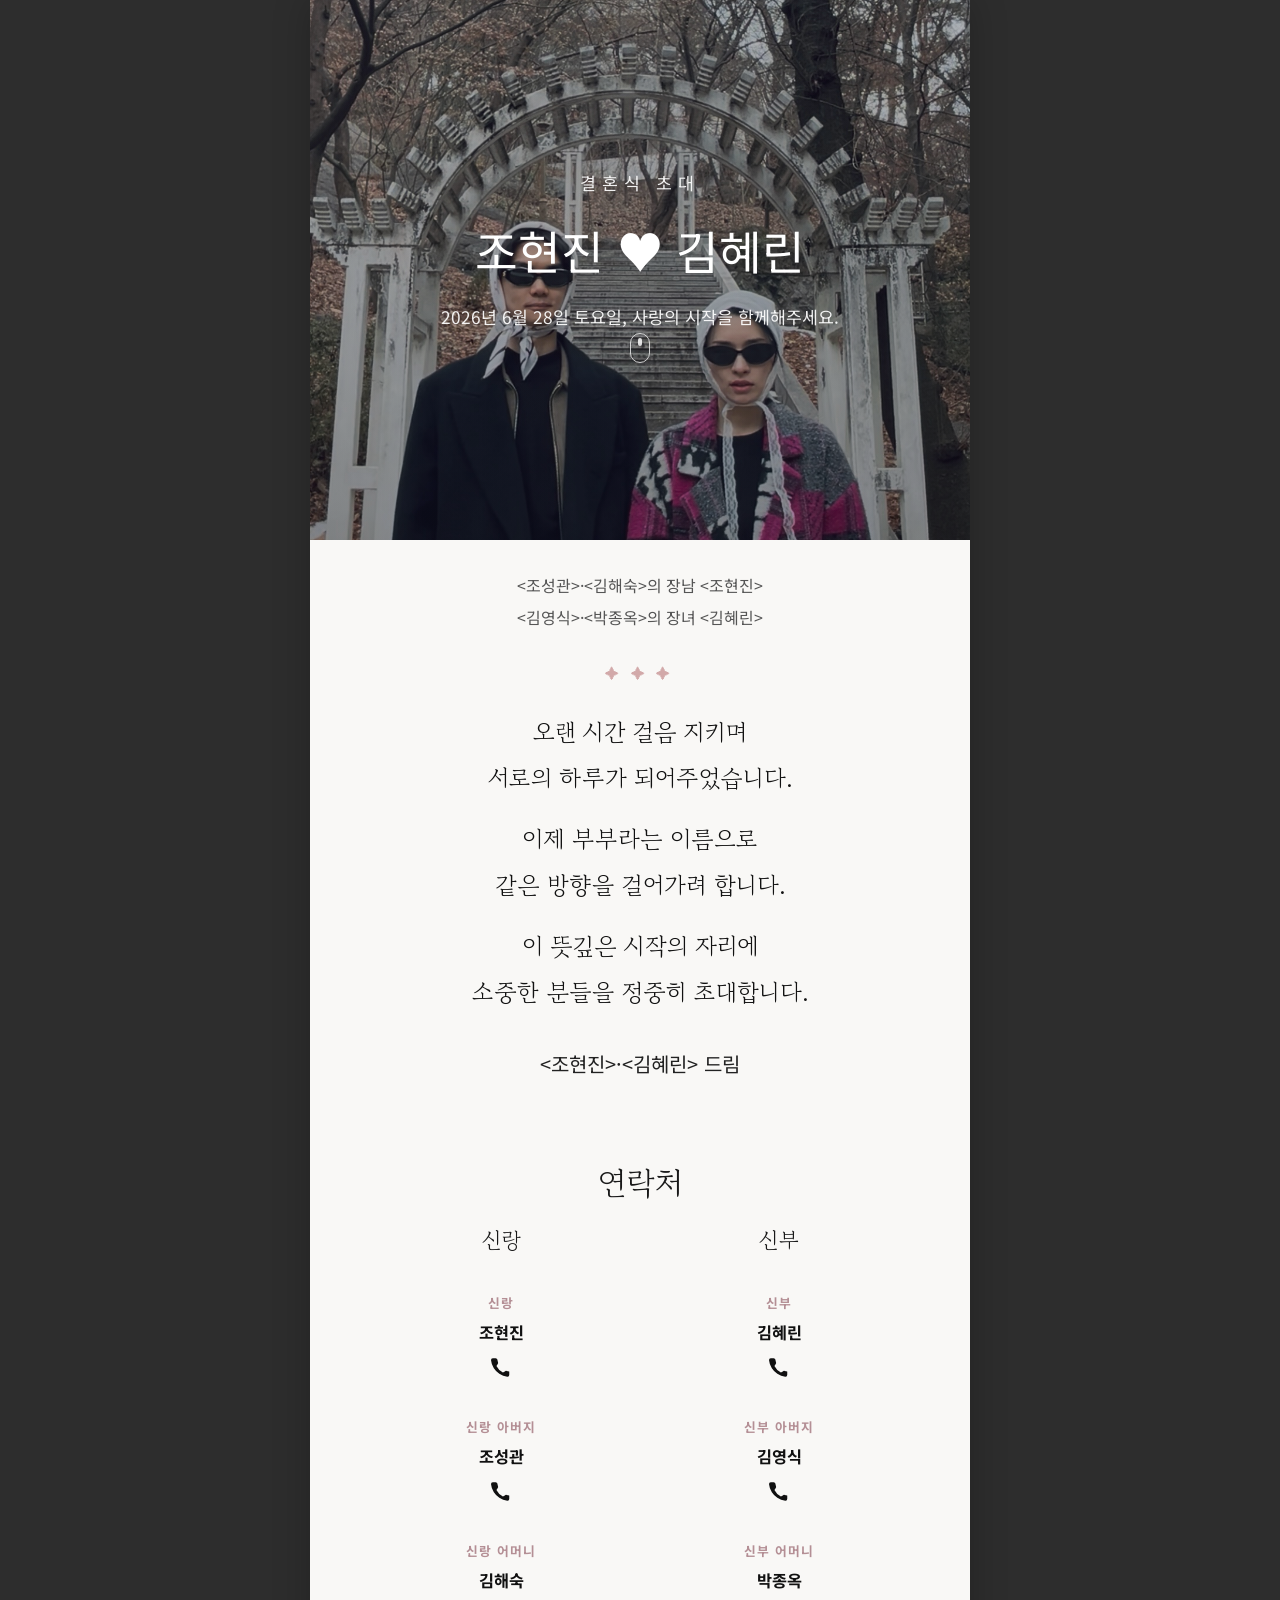
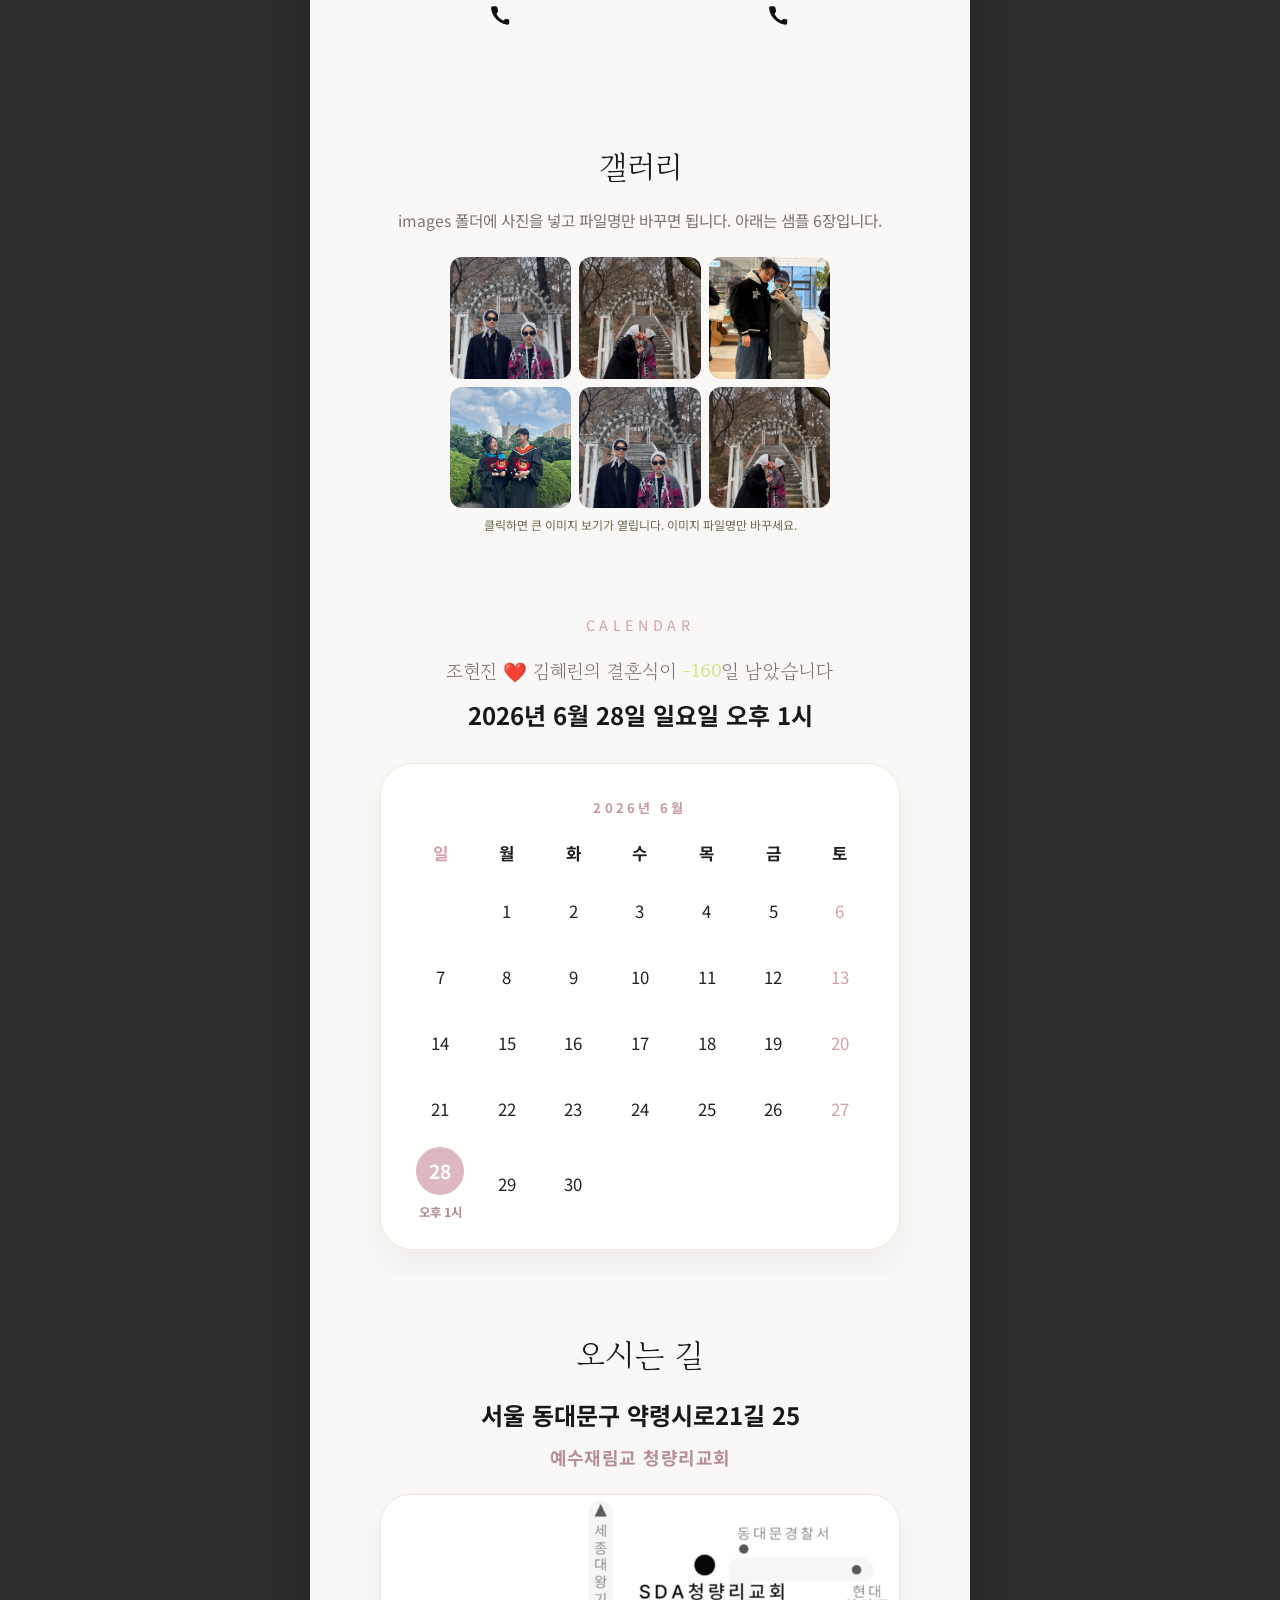
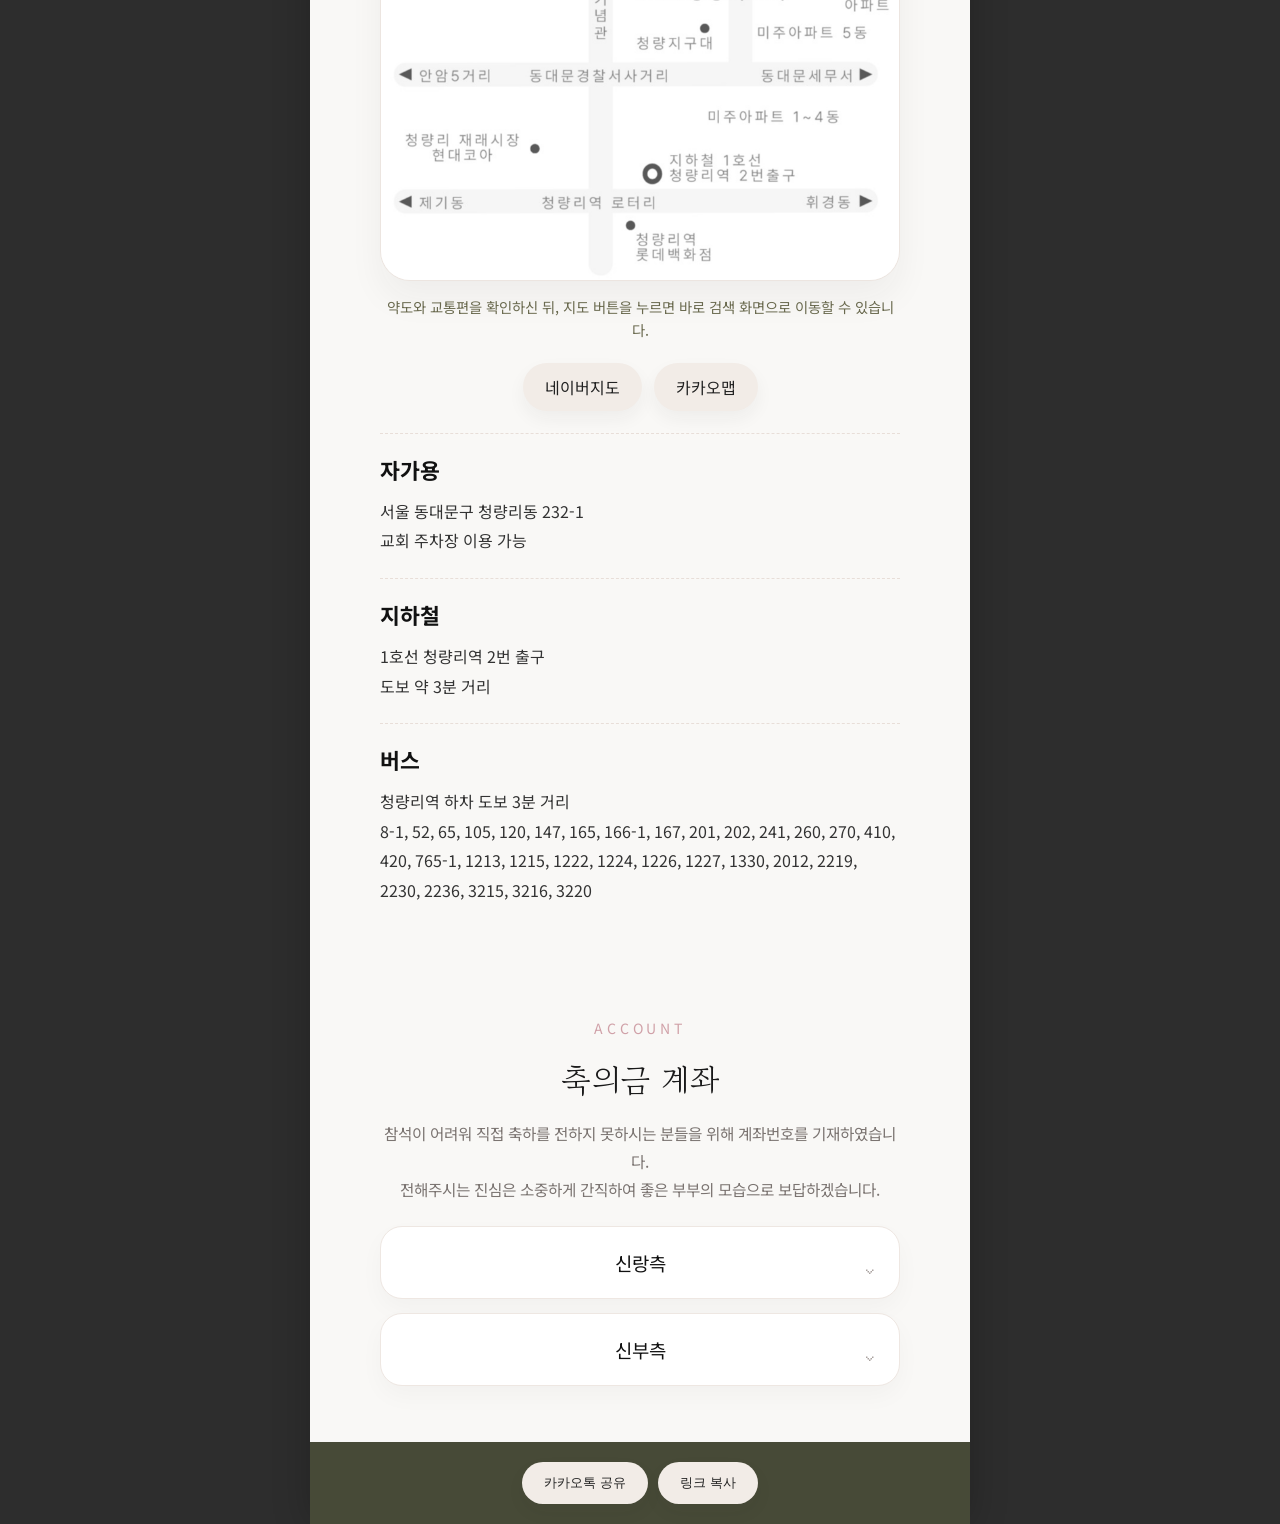
==== index.html @ f0f3824b "Remove contact helper text" ====
<!DOCTYPE html>
<html lang="ko">
<head>
    <meta charset="UTF-8">
    <meta name="viewport" content="width=device-width, initial-scale=1.0">
    <title>조현진 ♥ 김혜린 결혼합니다</title>
    <meta property="og:title" content="조현진 ♥ 김혜린 결혼합니다">
    <meta property="og:description" content="2026년 6월 28일, 사랑의 결실을 맺습니다.">
    <meta property="og:image" content="images/wedding01.jpg">
    <meta property="og:url" content="https://potatocountry.github.io/wedding-invite">
    <link rel="stylesheet" href="css/style.css">
    <link href="https://fonts.googleapis.com/css2?family=Noto+Sans+KR:wght@300;400;700&family=Gowun+Batang&display=swap" rel="stylesheet">
</head>
<body>
    <!-- 히어로 섹션 -->
    <section id="hero" class="section hero">
        <div class="hero-content">
            <div class="hero-copy">
                <p class="hero-label">결혼식 초대</p>
                <h1>조현진 ♥ 김혜린</h1>
                <p class="hero-sub">2026년 6월 28일 토요일, 사랑의 시작을 함께해주세요.</p>
            </div>
            <div class="scroll-indicator">
                <div class="bounce"></div>
            </div>
        </div>
    </section>
    <div class="section-divider">★</div>

    <!-- 초대장 카드 -->
    <section id="invitation" class="section">
        <div class="invitation-card">
            <div class="parents">
                <p><조성관>·<김해숙>의 장남 <조현진> <!-- (수정) 신랑 가족 이름 --> </p>
                <p><김영식>·<박종옥>의 장녀 <김혜린> <!-- (수정) 신부 가족 이름 --> </p>
            </div>
            <div class="stars">✦ ✦ ✦</div>
            <div class="message">
                <p>오랜 시간 걸음 지키며<br>서로의 하루가 되어주었습니다.</p>
                <p>이제 부부라는 이름으로<br>같은 방향을 걸어가려 합니다.</p>
                <p>이 뜻깊은 시작의 자리에<br>소중한 분들을 정중히 초대합니다.</p>
            </div>
            <div class="couple">
                <p><조현진>·<김혜린> 드림</p>
            </div>
        </div>
    </section>
    <div class="section-divider">★</div>

    <!-- 연락처 섹션 -->
    <section id="contact" class="section">
        <h2>연락처</h2>
        <div class="contact-grid">
            <div class="contact-group">
                <p class="group-label">신랑</p>
                <div class="contact-person">
                    <p class="contact-role">신랑</p>
                    <strong class="contact-name">조현진</strong>
                    <div class="contact-actions">
                        <button type="button" class="icon-button" onclick="openContactModal('신랑', '조현진', '010-9040-8146')" aria-label="신랑 조현진 연락처 보기">
                            <svg viewBox="0 0 24 24" aria-hidden="true">
                                <path d="M21 16.42v3a2 2 0 0 1-2.18 2 19.8 19.8 0 0 1-8.63-3.07 19.5 19.5 0 0 1-6-6A19.8 19.8 0 0 1 1.12 3.53 2 2 0 0 1 3.11 1.35h3a2 2 0 0 1 2 1.72c.12.9.33 1.78.63 2.64a2 2 0 0 1-.45 2.11L7 9.91a16 16 0 0 0 7.09 7.09l2.09-1.29a2 2 0 0 1 2.11-.45c.86.3 1.74.51 2.64.63A2 2 0 0 1 21 16.42z"/>
                            </svg>
                        </button>
                    </div>
                </div>
                <div class="contact-person">
                    <p class="contact-role">신랑 아버지</p>
                    <strong class="contact-name">조성관</strong>
                    <div class="contact-actions">
                        <button type="button" class="icon-button" onclick="openContactModal('신랑 아버지', '조성관', '010-7309-8146')" aria-label="신랑 아버지 조성관 연락처 보기">
                            <svg viewBox="0 0 24 24" aria-hidden="true">
                                <path d="M21 16.42v3a2 2 0 0 1-2.18 2 19.8 19.8 0 0 1-8.63-3.07 19.5 19.5 0 0 1-6-6A19.8 19.8 0 0 1 1.12 3.53 2 2 0 0 1 3.11 1.35h3a2 2 0 0 1 2 1.72c.12.9.33 1.78.63 2.64a2 2 0 0 1-.45 2.11L7 9.91a16 16 0 0 0 7.09 7.09l2.09-1.29a2 2 0 0 1 2.11-.45c.86.3 1.74.51 2.64.63A2 2 0 0 1 21 16.42z"/>
                            </svg>
                        </button>
                    </div>
                </div>
                <div class="contact-person">
                    <p class="contact-role">신랑 어머니</p>
                    <strong class="contact-name">김해숙</strong>
                    <div class="contact-actions">
                        <button type="button" class="icon-button" onclick="openContactModal('신랑 어머니', '김해숙', '010-5376-8146')" aria-label="신랑 어머니 김해숙 연락처 보기">
                            <svg viewBox="0 0 24 24" aria-hidden="true">
                                <path d="M21 16.42v3a2 2 0 0 1-2.18 2 19.8 19.8 0 0 1-8.63-3.07 19.5 19.5 0 0 1-6-6A19.8 19.8 0 0 1 1.12 3.53 2 2 0 0 1 3.11 1.35h3a2 2 0 0 1 2 1.72c.12.9.33 1.78.63 2.64a2 2 0 0 1-.45 2.11L7 9.91a16 16 0 0 0 7.09 7.09l2.09-1.29a2 2 0 0 1 2.11-.45c.86.3 1.74.51 2.64.63A2 2 0 0 1 21 16.42z"/>
                            </svg>
                        </button>
                    </div>
                </div>
            </div>
            <div class="contact-group">
                <p class="group-label">신부</p>
                <div class="contact-person">
                    <p class="contact-role">신부</p>
                    <strong class="contact-name">김혜린</strong>
                    <div class="contact-actions">
                        <button type="button" class="icon-button" onclick="openContactModal('신부', '김혜린', '010-2294-1545')" aria-label="신부 김혜린 연락처 보기">
                            <svg viewBox="0 0 24 24" aria-hidden="true">
                                <path d="M21 16.42v3a2 2 0 0 1-2.18 2 19.8 19.8 0 0 1-8.63-3.07 19.5 19.5 0 0 1-6-6A19.8 19.8 0 0 1 1.12 3.53 2 2 0 0 1 3.11 1.35h3a2 2 0 0 1 2 1.72c.12.9.33 1.78.63 2.64a2 2 0 0 1-.45 2.11L7 9.91a16 16 0 0 0 7.09 7.09l2.09-1.29a2 2 0 0 1 2.11-.45c.86.3 1.74.51 2.64.63A2 2 0 0 1 21 16.42z"/>
                            </svg>
                        </button>
                    </div>
                </div>
                <div class="contact-person">
                    <p class="contact-role">신부 아버지</p>
                    <strong class="contact-name">김영식</strong>
                    <div class="contact-actions">
                        <button type="button" class="icon-button" onclick="openContactModal('신부 아버지', '김영식', '010-8258-1545')" aria-label="신부 아버지 김영식 연락처 보기">
                            <svg viewBox="0 0 24 24" aria-hidden="true">
                                <path d="M21 16.42v3a2 2 0 0 1-2.18 2 19.8 19.8 0 0 1-8.63-3.07 19.5 19.5 0 0 1-6-6A19.8 19.8 0 0 1 1.12 3.53 2 2 0 0 1 3.11 1.35h3a2 2 0 0 1 2 1.72c.12.9.33 1.78.63 2.64a2 2 0 0 1-.45 2.11L7 9.91a16 16 0 0 0 7.09 7.09l2.09-1.29a2 2 0 0 1 2.11-.45c.86.3 1.74.51 2.64.63A2 2 0 0 1 21 16.42z"/>
                            </svg>
                        </button>
                    </div>
                </div>
                <div class="contact-person">
                    <p class="contact-role">신부 어머니</p>
                    <strong class="contact-name">박종옥</strong>
                    <div class="contact-actions">
                        <button type="button" class="icon-button" onclick="openContactModal('신부 어머니', '박종옥', '010-2284-1545')" aria-label="신부 어머니 박종옥 연락처 보기">
                            <svg viewBox="0 0 24 24" aria-hidden="true">
                                <path d="M21 16.42v3a2 2 0 0 1-2.18 2 19.8 19.8 0 0 1-8.63-3.07 19.5 19.5 0 0 1-6-6A19.8 19.8 0 0 1 1.12 3.53 2 2 0 0 1 3.11 1.35h3a2 2 0 0 1 2 1.72c.12.9.33 1.78.63 2.64a2 2 0 0 1-.45 2.11L7 9.91a16 16 0 0 0 7.09 7.09l2.09-1.29a2 2 0 0 1 2.11-.45c.86.3 1.74.51 2.64.63A2 2 0 0 1 21 16.42z"/>
                            </svg>
                        </button>
                    </div>
                </div>
            </div>
        </div>
    </section>
    <div class="section-divider">★</div>

    <!-- 포토 갤러리 -->
    <section id="gallery" class="section">
        <h2>갤러리</h2>
        <p class="section-note">images 폴더에 사진을 넣고 파일명만 바꾸면 됩니다. 아래는 샘플 6장입니다. <!-- (수정) gallery 이미지 파일명은 여기서 설정 --> </p>
        <div class="gallery-grid">
            <img src="images/wedding01.jpg" alt="갤러리 1">
            <img src="images/wedding02.jpg" alt="갤러리 2">
            <img src="images/wedding03.jpg" alt="갤러리 3">
            <img src="images/wedding04.jpg" alt="갤러리 4">
            <img src="images/wedding01.jpg" alt="갤러리 5">
            <img src="images/wedding02.jpg" alt="갤러리 6">
        </div>
        <p class="gallery-note">클릭하면 큰 이미지 보기가 열립니다. 이미지 파일명만 바꾸세요. <!-- (수정) gallery 이미지 파일명 --> </p>
    </section>
    <div class="section-divider">★</div>

    <!-- 날짜 & 카운트다운 -->
    <section id="date" class="section">
        <p class="calendar-label">CALENDAR</p>
        <h2>조현진 ❤️ 김혜린의 결혼식이 <span id="countdown"></span>일 남았습니다</h2>
        <p class="date-summary">2026년 6월 28일 일요일 오후 1시</p>
        <div class="calendar">
            <div class="calendar-header">2026년 6월</div>
            <div class="calendar-days">
                <div class="calendar-week sunday">일</div><div class="calendar-week">월</div><div class="calendar-week">화</div><div class="calendar-week">수</div><div class="calendar-week">목</div><div class="calendar-week">금</div><div class="calendar-week saturday">토</div>
                <div class="calendar-empty"></div>
                <div class="calendar-day">1</div><div class="calendar-day">2</div><div class="calendar-day">3</div><div class="calendar-day">4</div><div class="calendar-day saturday">5</div>
                <div class="calendar-day sunday">6</div><div class="calendar-day">7</div><div class="calendar-day">8</div><div class="calendar-day">9</div><div class="calendar-day">10</div><div class="calendar-day">11</div><div class="calendar-day saturday">12</div>
                <div class="calendar-day sunday">13</div><div class="calendar-day">14</div><div class="calendar-day">15</div><div class="calendar-day">16</div><div class="calendar-day">17</div><div class="calendar-day">18</div><div class="calendar-day saturday">19</div>
                <div class="calendar-day sunday">20</div><div class="calendar-day">21</div><div class="calendar-day">22</div><div class="calendar-day">23</div><div class="calendar-day">24</div><div class="calendar-day">25</div><div class="calendar-day saturday">26</div>
                <div class="calendar-day sunday">27</div>
                <div class="calendar-day wedding-day">
                    <span class="day-number">28</span>
                    <span class="day-note">오후 1시</span>
                </div>
                <div class="calendar-day">29</div><div class="calendar-day">30</div><div class="calendar-empty"></div><div class="calendar-empty"></div><div class="calendar-empty"></div>
            </div>
        </div>
    </section>
    <div class="section-divider">★</div>

    <!-- 오시는 길 -->
    <section id="location" class="section">
        <h2>오시는 길</h2>
        <div class="map-container">
            <p class="location-address">서울 동대문구 약령시로21길 25</p>
            <p class="location-place">예수재림교 청량리교회</p>
            <div class="map-preview">
                <img src="images/약도.png" alt="예수재림교 청량리교회 약도">
            </div>
            <p class="location-note">약도와 교통편을 확인하신 뒤, 지도 버튼을 누르면 바로 검색 화면으로 이동할 수 있습니다.</p>
            <div class="map-buttons">
                <a href="https://map.naver.com/p/search/%EC%98%88%EC%88%98%EC%9E%AC%EB%A6%BC%EA%B5%90%20%EC%B2%AD%EB%9F%89%EB%A6%AC%EA%B5%90%ED%9A%8C" class="btn" target="_blank" rel="noopener noreferrer">네이버지도</a>
                <a href="https://map.kakao.com/link/search/%EC%98%88%EC%88%98%EC%9E%AC%EB%A6%BC%EA%B5%90%20%EC%B2%AD%EB%9F%89%EB%A6%AC%EA%B5%90%ED%9A%8C" class="btn" target="_blank" rel="noopener noreferrer">카카오맵</a>
            </div>
            <div class="traffic-list">
                <div class="traffic-item">
                    <p class="traffic-title">자가용</p>
                    <p class="traffic-text">서울 동대문구 청량리동 232-1</p>
                    <p class="traffic-text">교회 주차장 이용 가능</p>
                </div>
                <div class="traffic-item">
                    <p class="traffic-title">지하철</p>
                    <p class="traffic-text">1호선 청량리역 2번 출구</p>
                    <p class="traffic-text">도보 약 3분 거리</p>
                </div>
                <div class="traffic-item">
                    <p class="traffic-title">버스</p>
                    <p class="traffic-text">청량리역 하차 도보 3분 거리</p>
                    <p class="traffic-text">8-1, 52, 65, 105, 120, 147, 165, 166-1, 167, 201, 202, 241, 260, 270, 410, 420, 765-1, 1213, 1215, 1222, 1224, 1226, 1227, 1330, 2012, 2219, 2230, 2236, 3215, 3216, 3220</p>
                </div>
            </div>
        </div>
    </section>
    <div class="section-divider">★</div>

    <!-- 축의금 계좌 -->
    <section id="account" class="section">
        <p class="account-label-top">ACCOUNT</p>
        <h2>축의금 계좌</h2>
        <p class="section-note">참석이 어려워 직접 축하를 전하지 못하시는 분들을 위해 계좌번호를 기재하였습니다.<br>전해주시는 진심은 소중하게 간직하여 좋은 부부의 모습으로 보답하겠습니다.</p>
        <div class="account-accordion">
            <details class="account-panel">
                <summary class="account-summary">신랑측</summary>
                <div class="account-panel-body">
                    <div class="account-row">
                        <div>
                            <p class="account-person">신랑 조현진</p>
                            <p class="account-text">하나은행 000-000-000000</p>
                        </div>
                        <button type="button" class="text-button" onclick="copyAccount('하나은행 000-000-000000')">복사</button>
                    </div>
                    <div class="account-row">
                        <div>
                            <p class="account-person">아버지 조성관</p>
                            <p class="account-text">신한은행 000-000-000000</p>
                        </div>
                        <button type="button" class="text-button" onclick="copyAccount('신한은행 000-000-000000')">복사</button>
                    </div>
                    <div class="account-row">
                        <div>
                            <p class="account-person">어머니 김해숙</p>
                            <p class="account-text">국민은행 000-000-000000</p>
                        </div>
                        <button type="button" class="text-button" onclick="copyAccount('국민은행 000-000-000000')">복사</button>
                    </div>
                </div>
            </details>
            <details class="account-panel">
                <summary class="account-summary">신부측</summary>
                <div class="account-panel-body">
                    <div class="account-row">
                        <div>
                            <p class="account-person">신부 김혜린</p>
                            <p class="account-text">토스뱅크 0000-0000-0000</p>
                        </div>
                        <button type="button" class="text-button" onclick="copyAccount('토스뱅크 0000-0000-0000')">복사</button>
                    </div>
                    <div class="account-row">
                        <div>
                            <p class="account-person">아버지 김영식</p>
                            <p class="account-text">농협 000-000-000000</p>
                        </div>
                        <button type="button" class="text-button" onclick="copyAccount('농협 000-000-000000')">복사</button>
                    </div>
                    <div class="account-row">
                        <div>
                            <p class="account-person">어머니 박종옥</p>
                            <p class="account-text">우리은행 000-000-000000</p>
                        </div>
                        <button type="button" class="text-button" onclick="copyAccount('우리은행 000-000-000000')">복사</button>
                    </div>
                </div>
            </details>
        </div>
    </section>
    <div class="section-divider">★</div>


    <!-- 푸터 -->
    <footer class="footer">
        <button class="btn" onclick="shareKakao()">카카오톡 공유</button>
        <button class="btn" onclick="copyLink()">링크 복사</button>
    </footer>

    <!-- 모달들 -->
    <div id="gallery-modal" class="modal">
        <div class="modal-content gallery-modal-content">
            <span class="close" onclick="closeModal('gallery-modal')">&times;</span>
            <div class="gallery-viewer">
                <button class="gallery-nav prev" onclick="changeGalleryImage(-1)">◀</button>
                <img id="gallery-viewer-image" src="" alt="큰 이미지 보기">
                <button class="gallery-nav next" onclick="changeGalleryImage(1)">▶</button>
            </div>
        </div>
    </div>

    <div id="contact-modal" class="modal">
        <div class="modal-content contact-modal-content">
            <span class="close" onclick="closeModal('contact-modal')">&times;</span>
            <p id="contact-modal-role" class="contact-modal-role"></p>
            <p id="contact-modal-name" class="contact-modal-name"></p>
            <p id="contact-modal-number" class="contact-modal-number"></p>
            <div class="contact-modal-actions">
                <button type="button" class="btn" onclick="copyContactNumber()">번호 복사</button>
                <a id="contact-modal-call" class="btn" href="#">전화하기</a>
            </div>
        </div>
    </div>

    <script src="js/script.js"></script>
</body>
</html>
---- css/style.css ----
/* 기본 설정 */
* {
    margin: 0;
    padding: 0;
    box-sizing: border-box;
}

body {
    font-family: 'Noto Sans KR', sans-serif;
    background: #2d2d2d;
    color: #222;
    max-width: 660px;
    margin: 0 auto;
    box-shadow: 0 0 35px rgba(0,0,0,0.22);
    min-height: 100vh;
}

.section {
    padding: 56px 34px;
    min-height: auto;
    display: flex;
    flex-direction: column;
    justify-content: flex-start;
    align-items: center;
    background: #f9f8f6;
    margin: 0;
    border-radius: 0;
    position: relative;
}

#hero.section {
    min-height: 60vh;
    justify-content: center;
}

#invitation.section {
    padding: 25px 20px;
    justify-content: center;
}

#date.section {
    padding: 25px 20px;
    justify-content: center;
}

#hero.section {
    min-height: 60vh;
    justify-content: center;
}

#invitation.section {
    padding: 25px 20px;
    justify-content: center;
}

#date.section {
    padding: 25px 20px;
    justify-content: center;
}

.section h2 {
    font-family: 'Gowun Batang', serif;
    color: #191919;
    margin-bottom: 18px;
    font-size: 2rem;
    font-weight: 400;
}

/* 섹션 구분선 */
.section-divider {
    display: none;
}

/* 히어로 */
.hero {
    background: linear-gradient(rgba(34,34,34,0.16), rgba(34,34,34,0.16)), url('../images/wedding01.jpg') center/cover no-repeat;
    position: relative;
    color: white;
    min-height: 72vh;
    display: flex;
    align-items: center;
}

.hero::after {
    content: '';
    position: absolute;
    top: 0;
    left: 0;
    right: 0;
    bottom: 0;
    background: linear-gradient(to bottom, rgba(20,20,20,0.12), rgba(20,20,20,0.32));
}

.hero-content {
    position: relative;
    z-index: 1;
    width: 100%;
    padding: 88px 32px 48px;
    display: flex;
    flex-direction: column;
    align-items: center;
    justify-content: space-between;
}

.hero-copy {
    text-align: center;
    max-width: 420px;
}

.hero-copy h1 {
    font-size: 2.9rem;
    margin-bottom: 18px;
    font-weight: 400;
}

.hero-copy p {
    font-size: 1.08rem;
    line-height: 1.9;
    color: rgba(255,255,255,0.92);
}

.hero-label {
    letter-spacing: 0.34em;
    text-transform: uppercase;
    font-size: 0.78rem;
    margin-bottom: 16px;
    color: #e3c1c1;
}

.scroll-indicator {
    margin-bottom: 50px;
}

.bounce {
    width: 20px;
    height: 30px;
    border: 1px solid rgba(255,255,255,0.75);
    border-radius: 10px;
    position: relative;
    animation: bounce 2s infinite;
}

.bounce::after {
    content: '';
    width: 4px;
    height: 8px;
    background: rgba(255,255,255,0.82);
    position: absolute;
    top: 4px;
    left: 50%;
    transform: translateX(-50%);
    border-radius: 2px;
}

@keyframes bounce {
    0%, 20%, 50%, 80%, 100% { transform: translateY(0); }
    40% { transform: translateY(-10px); }
    60% { transform: translateY(-5px); }
}

/* 초대장 카드 */
.invitation-card {
    background: transparent;
    padding: 0;
    border-radius: 0;
    text-align: center;
    box-shadow: none;
    max-width: 520px;
}

.parents p {
    font-size: 1rem;
    margin: 8px 0;
    color: #555;
}

.stars {
    font-size: 0.88rem;
    color: #d2a9a9;
    margin: 34px 0 26px;
    letter-spacing: 0.3em;
}

.message p {
    font-family: 'Gowun Batang', serif;
    font-size: 1.5rem;
    line-height: 1.9;
    margin: 16px 0;
    color: #121212;
}

.couple p {
    font-size: 1.25rem;
    font-weight: 400;
    color: #222;
    margin-top: 34px;
}

/* 연락처 */
.contact-grid {
    display: grid;
    grid-template-columns: 1fr 1fr;
    gap: 36px;
    width: 100%;
    max-width: 520px;
}

.contact-group {
    display: flex;
    flex-direction: column;
    gap: 34px;
}

.group-label {
    font-weight: 400;
    color: #191919;
    text-align: center;
    font-size: 1.38rem;
    margin-bottom: 4px;
    font-family: 'Gowun Batang', serif;
}

.contact-person {
    text-align: center;
    display: flex;
    flex-direction: column;
    align-items: center;
    gap: 10px;
}

.contact-role {
    color: #b48f95;
    font-size: 0.8rem;
    font-weight: 700;
    letter-spacing: 0.08em;
}

.contact-name {
    line-height: 1.3;
    color: #111;
    font-size: 1.02rem;
}

.contact-actions {
    display: flex;
    align-items: center;
    justify-content: center;
    gap: 12px;
}

.icon-button {
    border: none;
    background: transparent;
    color: #111;
    cursor: pointer;
    padding: 4px;
    display: inline-flex;
    align-items: center;
    justify-content: center;
}

.icon-button:hover {
    color: #111;
}

.icon-button svg {
    width: 22px;
    height: 22px;
    fill: currentColor;
}

@media (max-width: 420px) {
    .contact-grid {
        gap: 22px;
        grid-template-columns: 1fr 1fr;
    }

    .contact-group {
        gap: 24px;
    }

    .group-label {
        font-size: 1.3rem;
    }

    .contact-name {
        font-size: 1.02rem;
    }
}

/* 갤러리 */
.gallery-carousel {
    display: flex;
    overflow-x: auto;
    gap: 10px;
    padding: 10px;
}

.gallery-carousel img {
    width: 200px;
    height: 150px;
    object-fit: cover;
    border-radius: 10px;
}

.gallery-grid {
    display: grid;
    grid-template-columns: repeat(3, 1fr);
    gap: 8px;
    width: 100%;
    max-width: 380px;
}

.gallery-grid img {
    width: 100%;
    aspect-ratio: 1 / 1;
    object-fit: cover;
    border-radius: 12px;
    cursor: pointer;
    transition: transform 0.2s ease;
}

.gallery-grid img:hover {
    transform: scale(1.03);
}

.gallery-note {
    margin-top: 8px;
    font-size: 12px;
    color: #6a6a4f;
    text-align: center;
}

.section-note {
    color: #7b7471;
    margin-bottom: 22px;
    text-align: center;
    font-size: 0.98rem;
    line-height: 1.8;
    max-width: 520px;
}

.gallery-modal-content {
    width: 90%;
    max-width: 460px;
}

.gallery-viewer {
    display: flex;
    align-items: center;
    justify-content: center;
    gap: 10px;
}

.gallery-viewer img {
    width: 100%;
    max-height: 60vh;
    object-fit: contain;
    border-radius: 10px;
}

.gallery-nav {
    background: rgba(71,74,55,0.8);
    border: none;
    color: white;
    font-size: 1.3rem;
    width: 40px;
    height: 40px;
    border-radius: 50%;
    cursor: pointer;
}

/* 날짜 & 카운트다운 */
#countdown {
    color: #d8e592;
    font-weight: bold;
}

.calendar {
    width: 100%;
    max-width: 520px;
    background: rgba(255,255,255,0.95);
    border-radius: 32px;
    padding: 34px 28px 28px;
    margin-top: 24px;
    box-shadow: 0 18px 35px rgba(30,30,30,0.05);
    border: 1px solid #efe8e3;
}

.calendar-header {
    text-align: center;
    font-weight: 700;
    margin-bottom: 24px;
    color: #c39b9b;
    letter-spacing: 0.24em;
    font-size: 0.82rem;
}

.calendar-days {
    display: grid;
    grid-template-columns: repeat(7, 1fr);
    gap: 10px 4px;
}

.calendar-week,
.calendar-day,
.calendar-empty {
    text-align: center;
    min-height: 56px;
}

.calendar-week {
    font-weight: 700;
    color: #202020;
    font-size: 1.05rem;
    min-height: auto;
    padding-bottom: 8px;
}

.calendar-week.sunday,
.calendar-day.sunday {
    color: #d6a0a8;
}

.calendar-week.saturday,
.calendar-day.saturday {
    color: #202020;
}

.calendar-day {
    display: flex;
    align-items: center;
    justify-content: center;
    color: #222;
    font-size: 1.05rem;
    position: relative;
}

.calendar-empty {
    min-height: 56px;
}

.calendar-label {
    color: #d0a1a8;
    letter-spacing: 0.32em;
    font-size: 0.9rem;
    margin-bottom: 22px;
}

.date-summary {
    font-size: 1.5rem;
    font-weight: 700;
    line-height: 1.5;
    text-align: center;
    color: #181818;
    margin-top: 2px;
    margin-bottom: 6px;
}

#date h2 {
    font-size: 1.2rem;
    text-align: center;
    margin-bottom: 10px;
    color: #7a726d;
}

.wedding-day {
    flex-direction: column;
    gap: 8px;
}

.wedding-day .day-number {
    width: 48px;
    height: 48px;
    border-radius: 50%;
    display: inline-flex;
    align-items: center;
    justify-content: center;
    background: #ddb8bf;
    color: white;
    font-weight: 700;
    font-size: 1.2rem;
    margin: 0 auto;
}

.wedding-day .day-note {
    font-size: 0.78rem;
    color: #b18c92;
    font-weight: 700;
}

@media (max-width: 420px) {
    .date-summary {
        font-size: 1.22rem;
    }

    .calendar {
        padding: 22px 14px 18px;
    }

    .calendar-week,
    .calendar-day,
    .calendar-empty {
        min-height: 48px;
        font-size: 0.98rem;
    }

    .wedding-day .day-number {
        width: 42px;
        height: 42px;
        font-size: 1.05rem;
    }

    .wedding-day .day-note {
        font-size: 0.72rem;
    }
}

/* 오시는 길 */
.map-container {
    width: 100%;
    max-width: 520px;
}

.location-address {
    text-align: center;
    font-size: 1.5rem;
    font-weight: 700;
    color: #181818;
    line-height: 1.7;
}

.location-place {
    text-align: center;
    font-size: 1.12rem;
    color: #b48f95;
    margin-top: 8px;
    font-weight: 700;
    letter-spacing: 0.08em;
}

.location-note,
.parking-note {
    text-align: center;
    color: #6a6a4f;
    line-height: 1.6;
}

.location-note {
    margin-top: 14px;
    font-size: 0.9rem;
}

.map-preview {
    margin-top: 24px;
    border-radius: 30px;
    overflow: hidden;
    border: 1px solid #ece5e0;
    background: #f7f2ef;
    box-shadow: 0 18px 35px rgba(30,30,30,0.05);
}

.map-preview iframe {
    width: 100%;
    height: 360px;
    border: 0;
}

.map-preview img {
    display: block;
    width: 100%;
    height: auto;
}

.map-buttons {
    display: flex;
    gap: 12px;
    margin: 22px 0 12px;
    justify-content: center;
    flex-wrap: wrap;
}

.traffic-list {
    margin-top: 22px;
    display: flex;
    flex-direction: column;
    gap: 22px;
}

.traffic-item {
    padding-top: 20px;
    border-top: 1px dashed #e8ded8;
}

.traffic-title {
    font-size: 1.35rem;
    color: #111;
    font-weight: 700;
    margin-bottom: 12px;
}

.traffic-text {
    color: #333;
    line-height: 1.85;
    font-size: 1rem;
    word-break: keep-all;
}

.account-label-top {
    color: #d0a1a8;
    letter-spacing: 0.28em;
    font-size: 0.88rem;
    margin-bottom: 18px;
}

.account-accordion {
    width: 100%;
    max-width: 520px;
    display: flex;
    flex-direction: column;
    gap: 14px;
}

.account-panel {
    border: 1px solid #eee7e2;
    border-radius: 22px;
    background: white;
    box-shadow: 0 10px 24px rgba(20,20,20,0.03);
    overflow: hidden;
}

.account-summary {
    list-style: none;
    cursor: pointer;
    padding: 22px 24px;
    text-align: center;
    font-size: 1.18rem;
    color: #111;
    position: relative;
}

.account-summary::-webkit-details-marker {
    display: none;
}

.account-summary::after {
    content: '⌄';
    position: absolute;
    right: 24px;
    top: 50%;
    transform: translateY(-50%);
    color: #aaa3a0;
    font-size: 1.5rem;
}

.account-panel[open] .account-summary::after {
    transform: translateY(-50%) rotate(180deg);
}

.account-panel-body {
    border-top: 1px solid #f0e9e4;
}

.account-row {
    display: flex;
    align-items: flex-start;
    justify-content: space-between;
    gap: 16px;
    padding: 22px 24px;
}

.account-row + .account-row {
    border-top: 1px solid #f5efea;
}

.account-label {
    color: #b48f95;
    font-size: 0.92rem;
    font-weight: 700;
    letter-spacing: 0.06em;
}

.account-person {
    color: #111;
    font-size: 1rem;
    font-weight: 700;
    margin-bottom: 10px;
}

.account-text {
    color: #161616;
    line-height: 1.7;
    font-size: 1.04rem;
}

.text-button {
    border: 1px solid #e4d9d2;
    background: #f9f5f1;
    color: #222;
    border-radius: 999px;
    padding: 8px 14px;
    font-size: 0.9rem;
    cursor: pointer;
}

.text-button:hover {
    background: #f1e7de;
}

.contact-modal-content {
    width: min(90%, 360px);
    text-align: center;
    border-radius: 24px;
}

.contact-modal-role {
    color: #b48f95;
    font-size: 0.9rem;
    font-weight: 700;
    letter-spacing: 0.08em;
    margin-bottom: 10px;
}

.contact-modal-name {
    font-size: 1.5rem;
    color: #111;
    margin-bottom: 10px;
    font-weight: 700;
}

.contact-modal-number {
    font-size: 1.2rem;
    color: #333;
    margin-bottom: 20px;
}

.contact-modal-actions {
    display: flex;
    justify-content: center;
    gap: 10px;
    flex-wrap: wrap;
}

/* 계좌 */
.accordion-item {
    margin-bottom: 10px;
}

.accordion-header {
    background: #d8e592;
    color: #474a37;
    border: none;
    padding: 10px;
    width: 100%;
    text-align: left;
    cursor: pointer;
    border-radius: 5px;
}

.accordion-content {
    display: none;
    padding: 10px;
    background: rgba(255,255,255,0.8);
    border-radius: 5px;
    margin-top: 5px;
}

/* 푸터 */
.footer {
    background: #474a37;
    color: white;
    text-align: center;
    padding: 20px;
    display: flex;
    justify-content: center;
    gap: 10px;
}

/* 모달 */
.modal {
    display: none;
    position: fixed;
    z-index: 1;
    left: 0;
    top: 0;
    width: 100%;
    height: 100%;
    background-color: rgba(0,0,0,0.4);
}

.modal-content {
    background-color: white;
    margin: 15% auto;
    padding: 20px;
    border: 1px solid #888;
    width: 80%;
    max-width: 400px;
    border-radius: 10px;
    animation: slideUp 0.3s;
}

@keyframes slideUp {
    from { transform: translateY(100%); }
    to { transform: translateY(0); }
}

.close {
    color: #aaa;
    float: right;
    font-size: 28px;
    font-weight: bold;
    cursor: pointer;
}

.close:hover {
    color: #474a37;
}

/* 버튼 */
.btn {
    background: #f2ece7;
    color: #222;
    border: none;
    padding: 12px 22px;
    border-radius: 999px;
    cursor: pointer;
    transition: background 0.3s, transform 0.2s ease;
    text-decoration: none;
    box-shadow: 0 8px 18px rgba(30,30,30,0.05);
}

.btn:hover {
    background: #eadfd7;
    transform: translateY(-1px);
}

/* 폼 */
.form-group {
    margin-bottom: 15px;
}

.form-group label {
    display: block;
    margin-bottom: 5px;
    font-weight: bold;
}

.toggle-btn {
    background: #f0f0f0;
    border: 1px solid #ddd;
    padding: 8px 16px;
    margin: 0 5px;
    border-radius: 20px;
    cursor: pointer;
}

.toggle-btn.selected {
    background: #d8e592;
    color: #474a37;
}

/* 모바일 */
@media (max-width: 480px) {
    body {
        max-width: 100%;
        margin: 0;
        box-shadow: none;
    }
    .section {
        margin: 0;
        border-radius: 0;
        padding: 42px 20px;
    }
    .hero-content {
        padding: 72px 20px 40px;
    }
    .hero-copy h1 {
        font-size: 2.2rem;
    }
    .message p {
        font-size: 1.18rem;
    }
    .location-address,
    .date-summary {
        font-size: 1.4rem;
    }
    .account-summary {
        padding: 18px 18px;
        font-size: 1.08rem;
    }
    .account-summary::after {
        right: 18px;
    }
    .account-row {
        padding: 18px;
        flex-direction: column;
        align-items: stretch;
    }
    .text-button {
        align-self: flex-end;
    }
}

/* 모바일 */
@media (max-width: 768px) {
    .intro-content h1 {
        font-size: 2em;
    }
    .section {
        padding: 30px 18px;
    }
    .gallery img {
        max-width: 250px;
    }
}
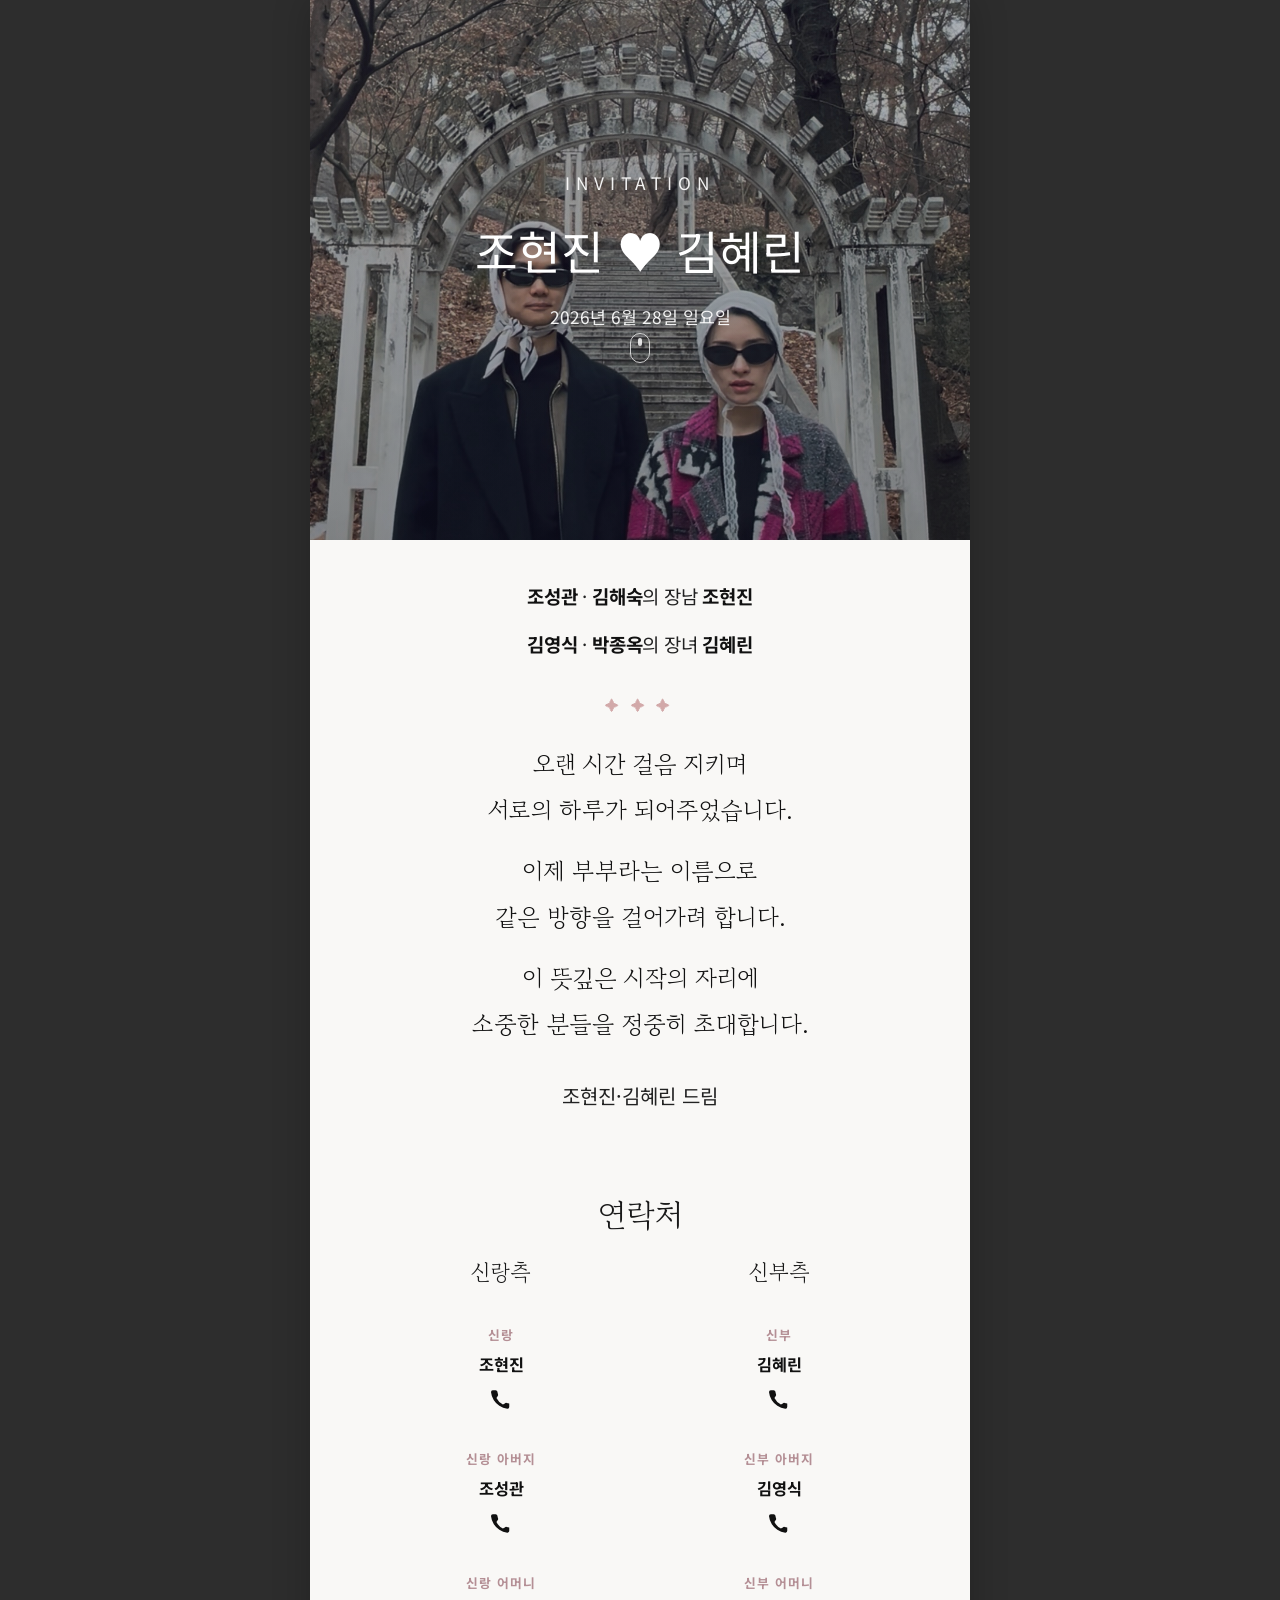
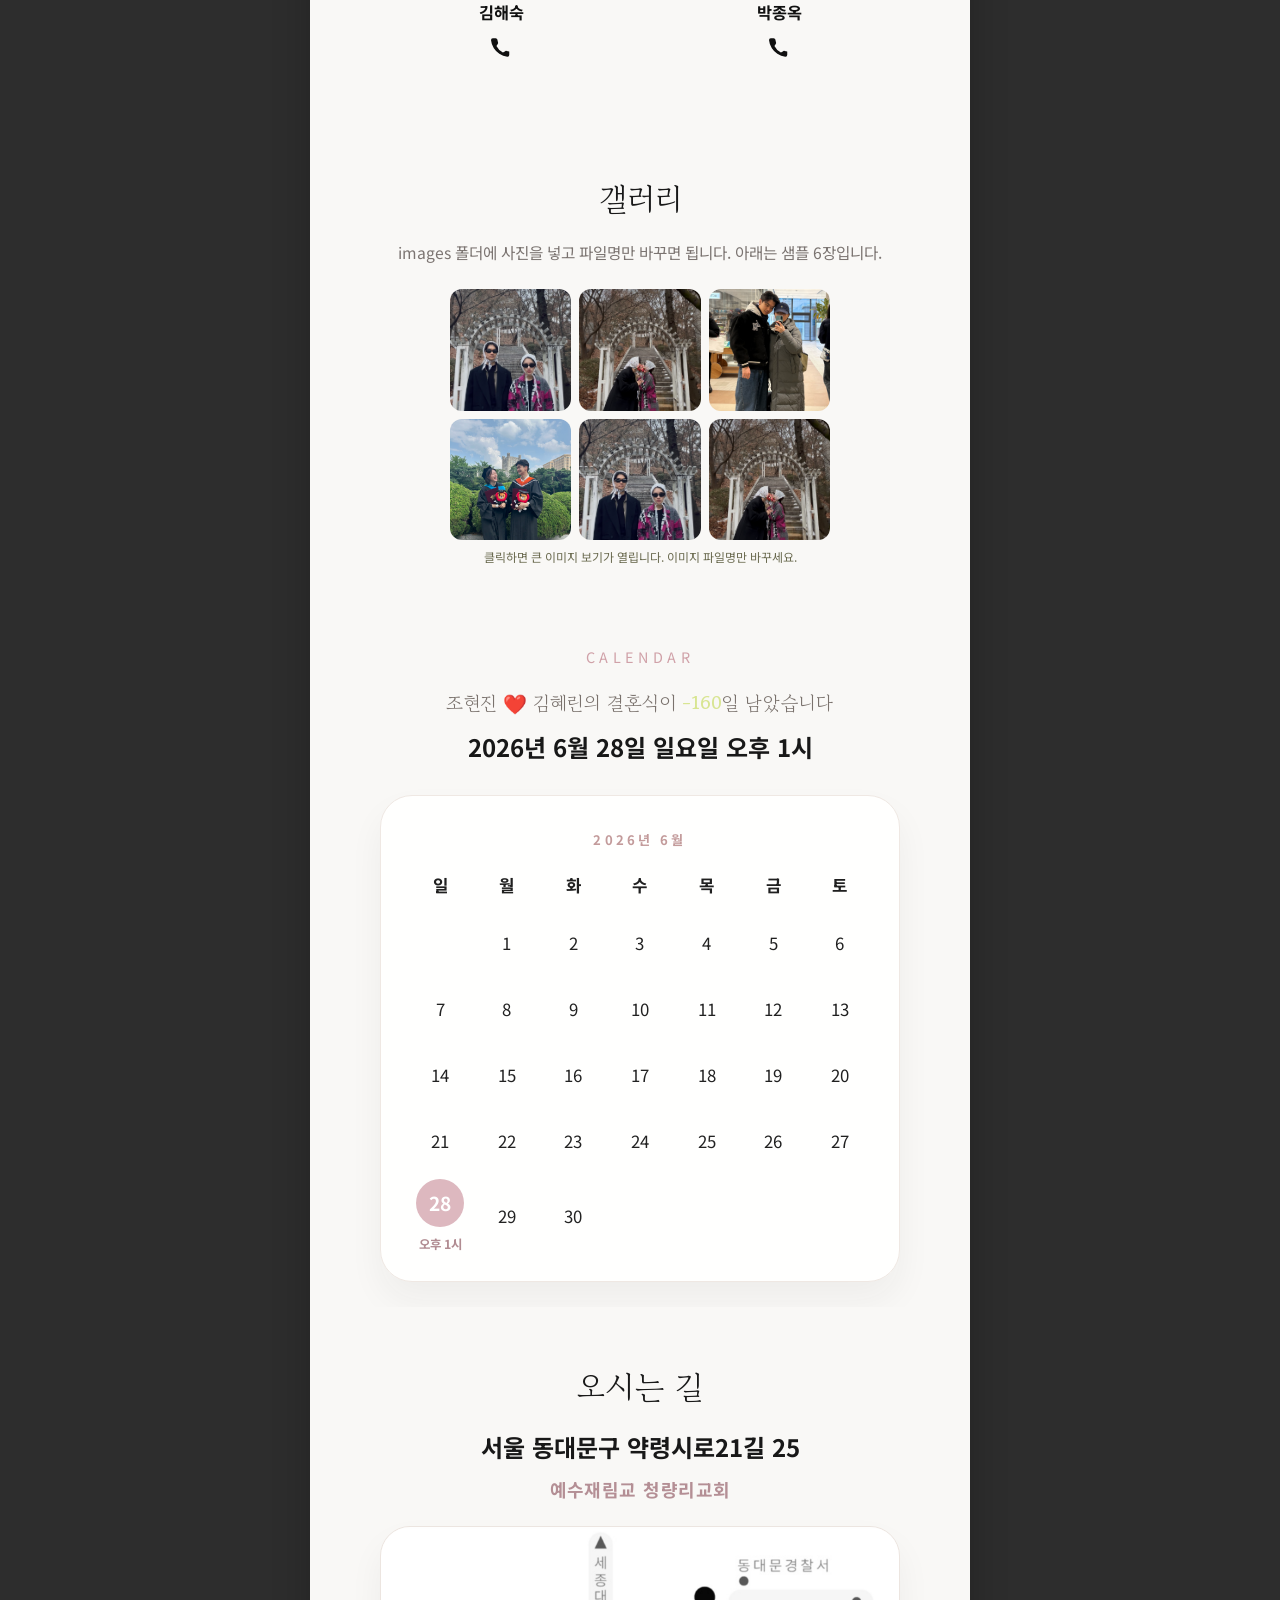
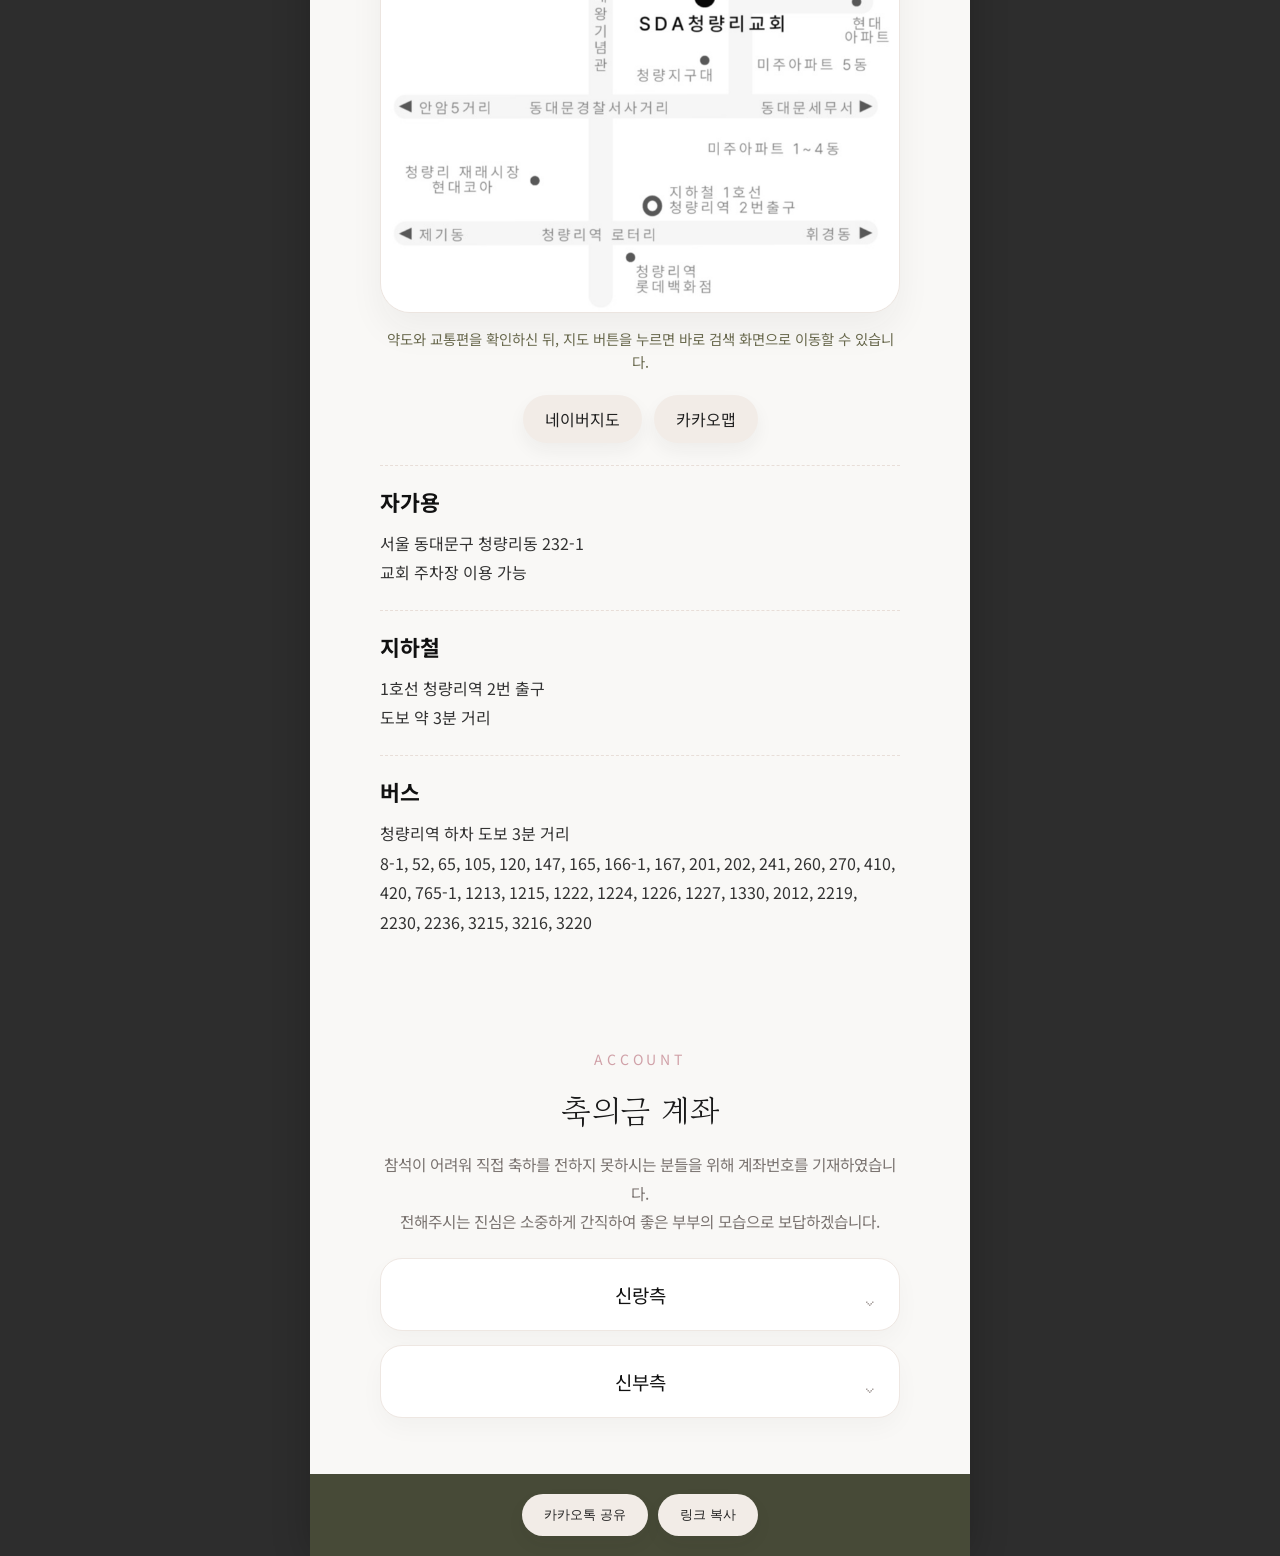
==== commit 188e5d4d: "Refine family introduction text" ====
--- a/index.html
+++ b/index.html
@@ -3,7 +3,7 @@
 <head>
     <meta charset="UTF-8">
     <meta name="viewport" content="width=device-width, initial-scale=1.0">
-    <title>조현진 ♥ 김혜린 결혼합니다</title>
+    <title>조현진 ♥❤️ 김혜린 결혼합니다</title>
     <meta property="og:title" content="조현진 ♥ 김혜린 결혼합니다">
     <meta property="og:description" content="2026년 6월 28일, 사랑의 결실을 맺습니다.">
     <meta property="og:image" content="images/wedding01.jpg">
@@ -16,9 +16,9 @@
     <section id="hero" class="section hero">
         <div class="hero-content">
             <div class="hero-copy">
-                <p class="hero-label">결혼식 초대</p>
+                <p class="hero-label">Invitation</p>
                 <h1>조현진 ♥ 김혜린</h1>
-                <p class="hero-sub">2026년 6월 28일 토요일, 사랑의 시작을 함께해주세요.</p>
+                <p class="hero-sub">2026년 6월 28일 일요일</p>
             </div>
             <div class="scroll-indicator">
                 <div class="bounce"></div>
@@ -31,8 +31,8 @@
     <section id="invitation" class="section">
         <div class="invitation-card">
             <div class="parents">
-                <p><조성관>·<김해숙>의 장남 <조현진> <!-- (수정) 신랑 가족 이름 --> </p>
-                <p><김영식>·<박종옥>의 장녀 <김혜린> <!-- (수정) 신부 가족 이름 --> </p>
+                <p><strong>조성관</strong> · <strong>김해숙</strong>의 장남 <strong>조현진</strong></p>
+                <p><strong>김영식</strong> · <strong>박종옥</strong>의 장녀 <strong>김혜린</strong></p>
             </div>
             <div class="stars">✦ ✦ ✦</div>
             <div class="message">
@@ -41,7 +41,7 @@
                 <p>이 뜻깊은 시작의 자리에<br>소중한 분들을 정중히 초대합니다.</p>
             </div>
             <div class="couple">
-                <p><조현진>·<김혜린> 드림</p>
+                <p>조현진·김혜린 드림</p>
             </div>
         </div>
     </section>
@@ -52,7 +52,7 @@
         <h2>연락처</h2>
         <div class="contact-grid">
             <div class="contact-group">
-                <p class="group-label">신랑</p>
+                <p class="group-label">신랑측</p>
                 <div class="contact-person">
                     <p class="contact-role">신랑</p>
                     <strong class="contact-name">조현진</strong>
@@ -88,7 +88,7 @@
                 </div>
             </div>
             <div class="contact-group">
-                <p class="group-label">신부</p>
+                <p class="group-label">신부측</p>
                 <div class="contact-person">
                     <p class="contact-role">신부</p>
                     <strong class="contact-name">김혜린</strong>
--- a/css/style.css
+++ b/css/style.css
@@ -169,9 +169,16 @@
 }
 
 .parents p {
-    font-size: 1rem;
-    margin: 8px 0;
-    color: #555;
+    font-size: 1.18rem;
+    margin: 14px 0;
+    color: #222;
+    line-height: 1.8;
+    letter-spacing: -0.01em;
+}
+
+.parents strong {
+    font-weight: 700;
+    color: #111;
 }
 
 .stars {
@@ -343,31 +350,55 @@
 .gallery-modal-content {
     width: 90%;
     max-width: 460px;
+    position: relative;
+    background: rgba(255,255,255,0.96);
+    border: 1px solid rgba(230, 230, 230, 0.9);
+    box-shadow: 0 20px 50px rgba(20,20,20,0.18);
 }
 
 .gallery-viewer {
-    display: flex;
-    align-items: center;
-    justify-content: center;
-    gap: 10px;
+    position: relative;
 }
 
 .gallery-viewer img {
     width: 100%;
     max-height: 60vh;
     object-fit: contain;
-    border-radius: 10px;
+    border-radius: 16px;
+    display: block;
 }
 
 .gallery-nav {
-    background: rgba(71,74,55,0.8);
-    border: none;
-    color: white;
-    font-size: 1.3rem;
-    width: 40px;
-    height: 40px;
+    position: absolute;
+    top: 50%;
+    transform: translateY(-50%);
+    background: rgba(245, 245, 245, 0.78);
+    border: 1px solid rgba(220, 220, 220, 0.65);
+    color: rgba(80, 80, 80, 0.9);
+    font-size: 1.15rem;
+    width: 44px;
+    height: 44px;
     border-radius: 50%;
     cursor: pointer;
+    backdrop-filter: blur(6px);
+    box-shadow: 0 6px 20px rgba(20,20,20,0.12);
+    display: inline-flex;
+    align-items: center;
+    justify-content: center;
+    z-index: 2;
+}
+
+.gallery-nav.prev {
+    left: 12px;
+}
+
+.gallery-nav.next {
+    right: 12px;
+}
+
+.gallery-nav:hover {
+    background: rgba(255, 255, 255, 0.92);
+    color: rgba(40, 40, 40, 0.95);
 }
 
 /* 날짜 & 카운트다운 */
@@ -419,7 +450,7 @@
 
 .calendar-week.sunday,
 .calendar-day.sunday {
-    color: #d6a0a8;
+    color: #202020;
 }
 
 .calendar-week.saturday,
@@ -805,15 +836,19 @@
 }
 
 .close {
-    color: #aaa;
-    float: right;
-    font-size: 28px;
-    font-weight: bold;
+    color: rgba(20, 20, 20, 0.82);
+    position: absolute;
+    top: 16px;
+    right: 16px;
+    font-size: 18px;
+    font-weight: 300;
+    line-height: 1;
     cursor: pointer;
+    z-index: 3;
 }
 
 .close:hover {
-    color: #474a37;
+    color: rgba(20, 20, 20, 1);
 }
 
 /* 버튼 */
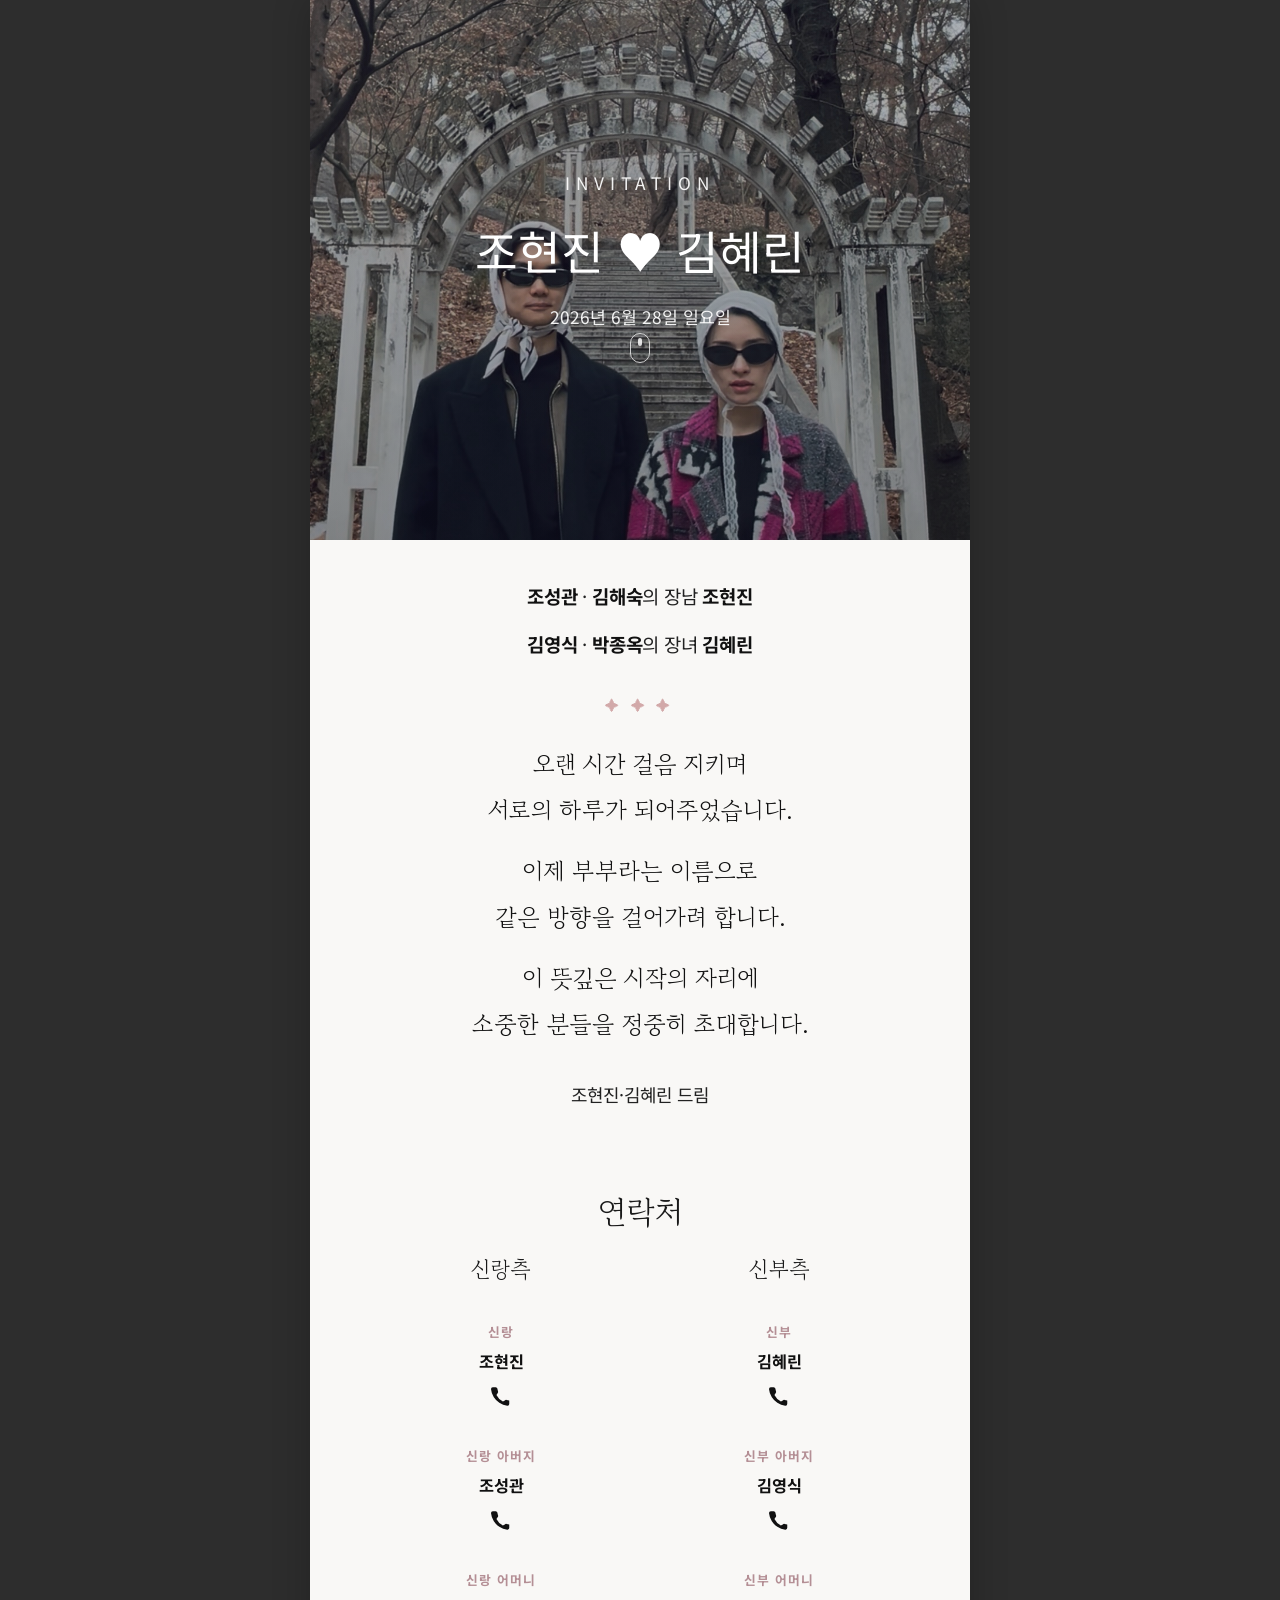
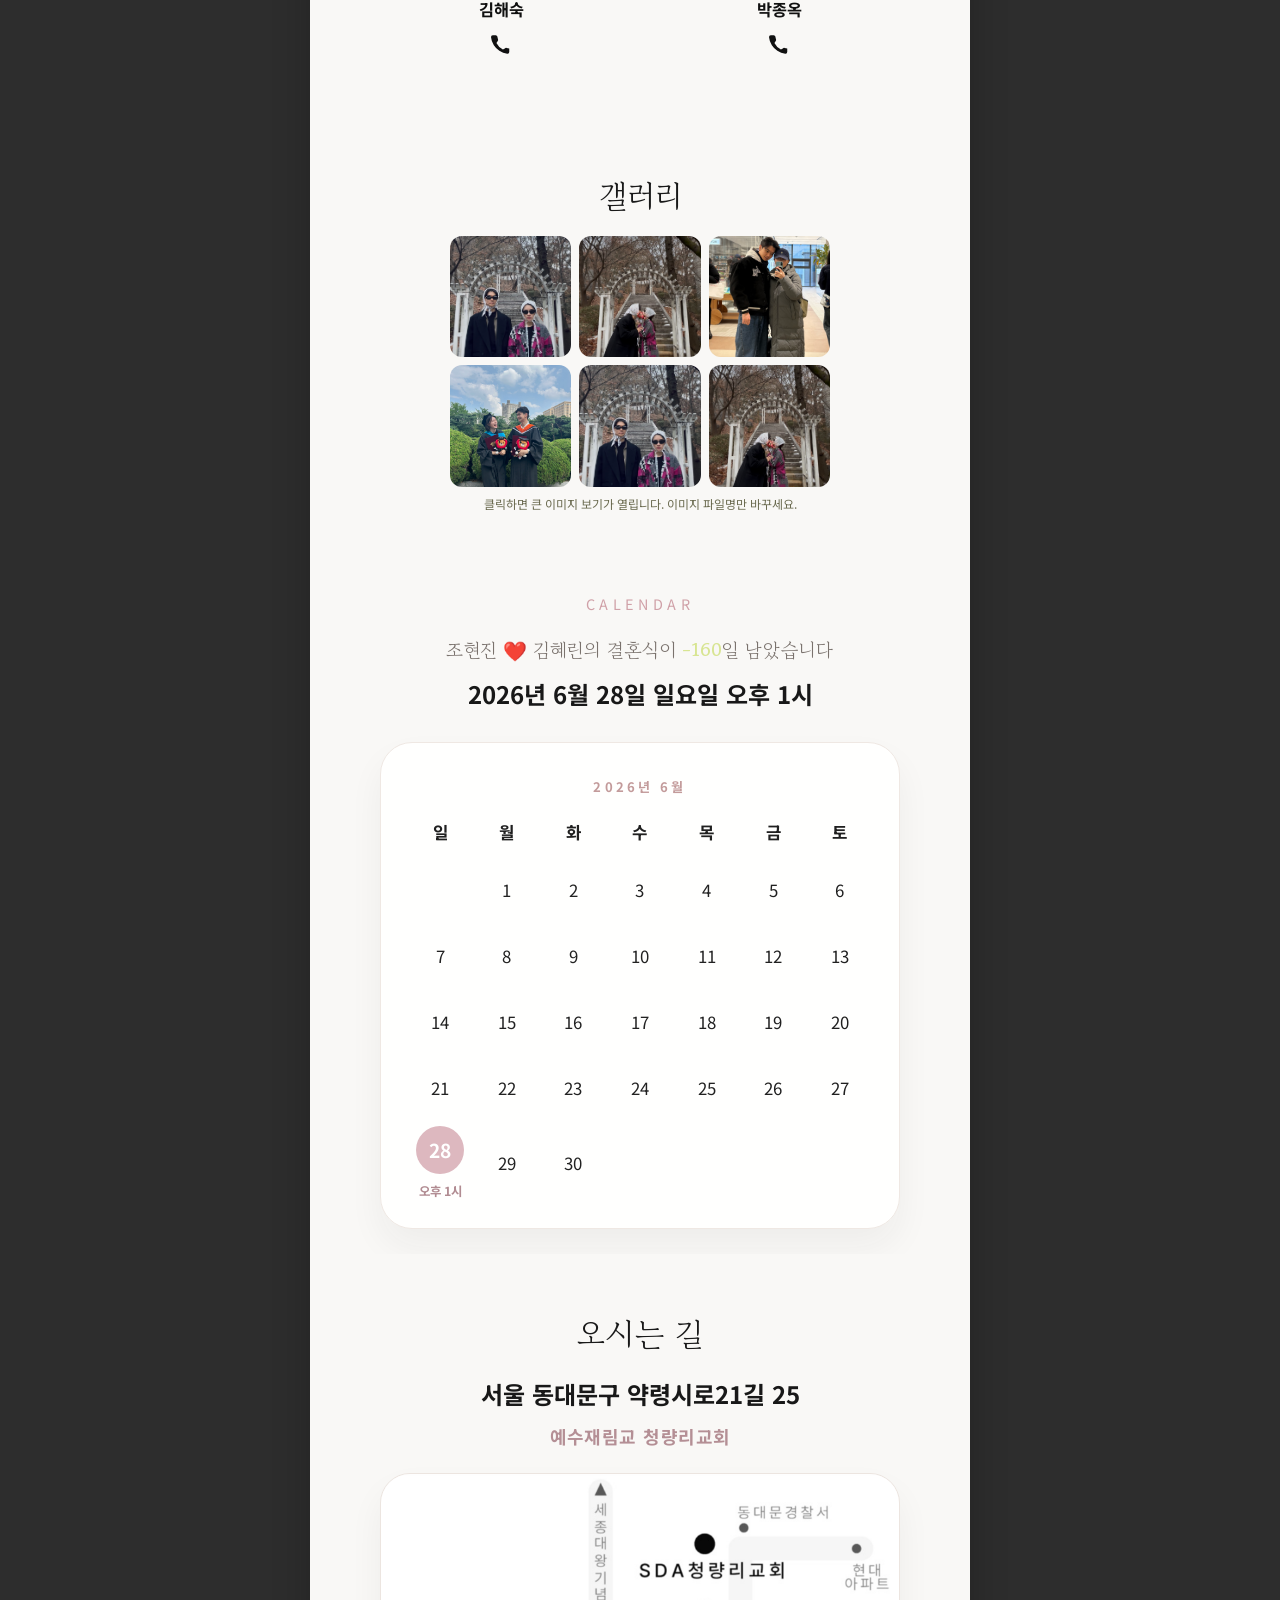
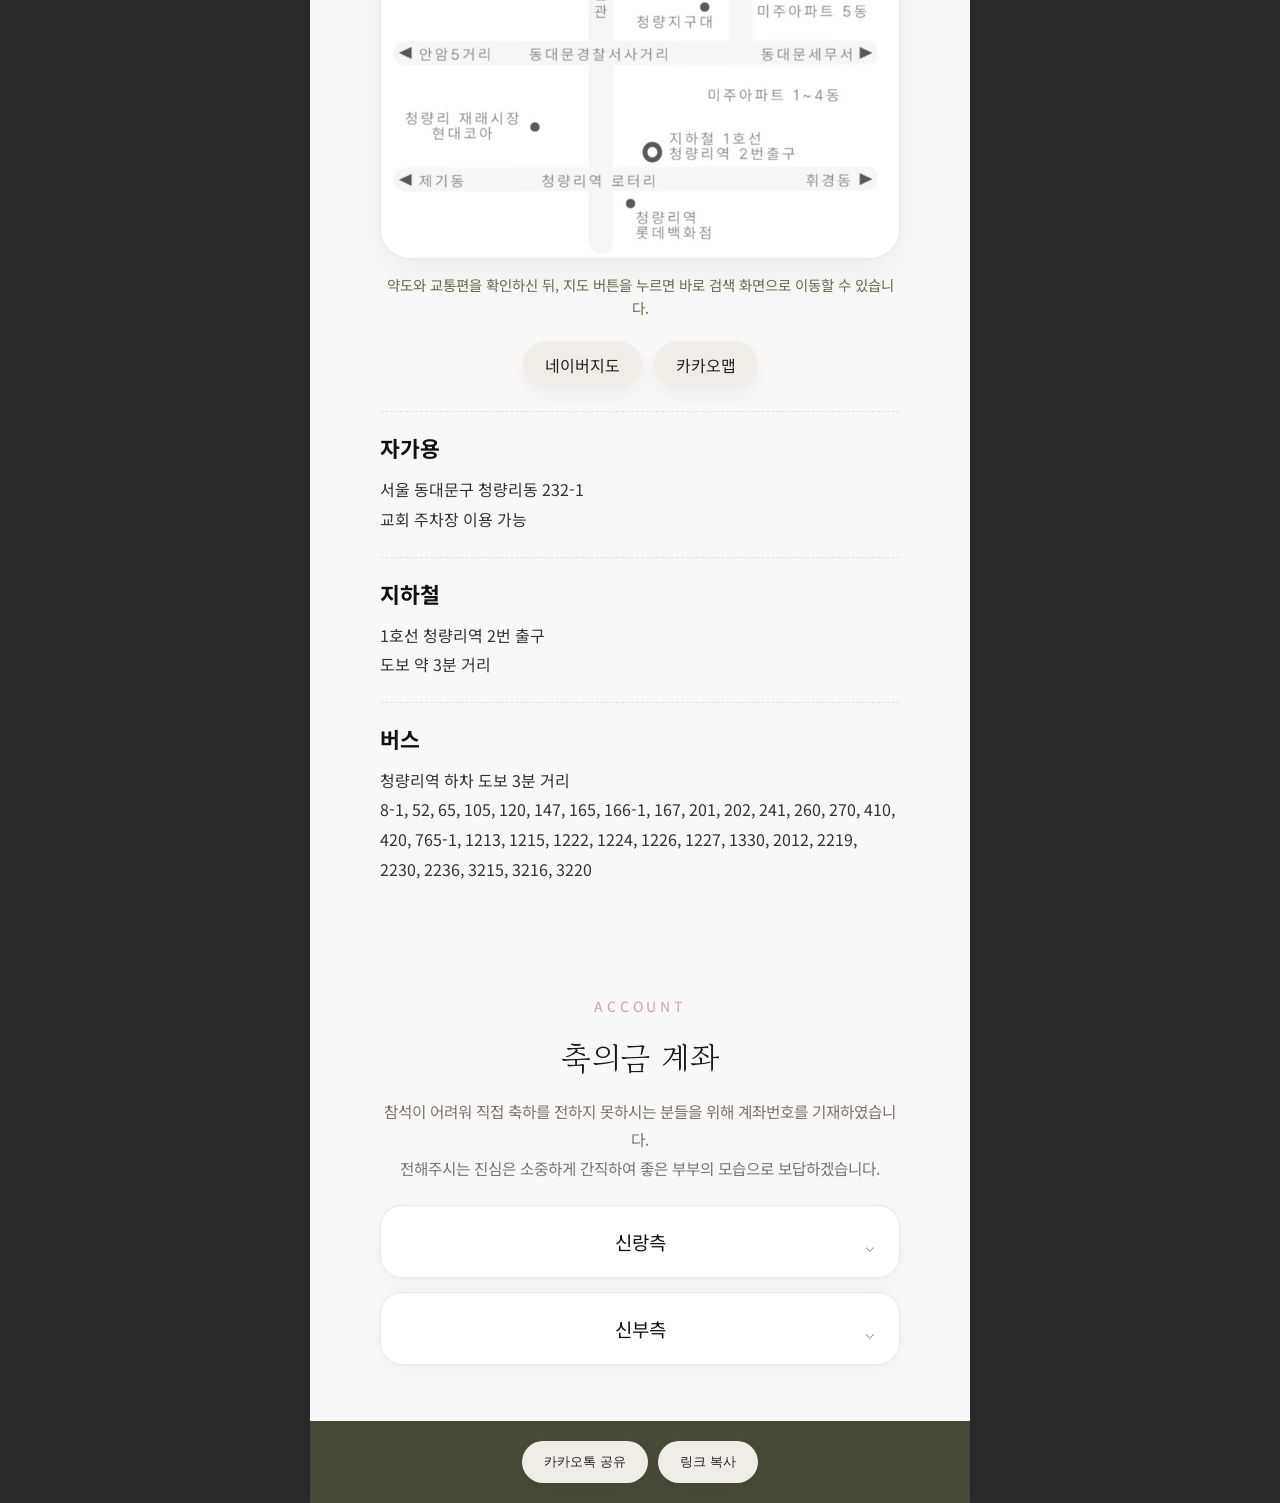
==== commit ba53d292: "Remove gallery helper text" ====
--- a/index.html
+++ b/index.html
@@ -130,7 +130,6 @@
     <!-- 포토 갤러리 -->
     <section id="gallery" class="section">
         <h2>갤러리</h2>
-        <p class="section-note">images 폴더에 사진을 넣고 파일명만 바꾸면 됩니다. 아래는 샘플 6장입니다. <!-- (수정) gallery 이미지 파일명은 여기서 설정 --> </p>
         <div class="gallery-grid">
             <img src="images/wedding01.jpg" alt="갤러리 1">
             <img src="images/wedding02.jpg" alt="갤러리 2">
--- a/css/style.css
+++ b/css/style.css
@@ -197,7 +197,7 @@
 }
 
 .couple p {
-    font-size: 1.25rem;
+    font-size: 1.12rem;
     font-weight: 400;
     color: #222;
     margin-top: 34px;
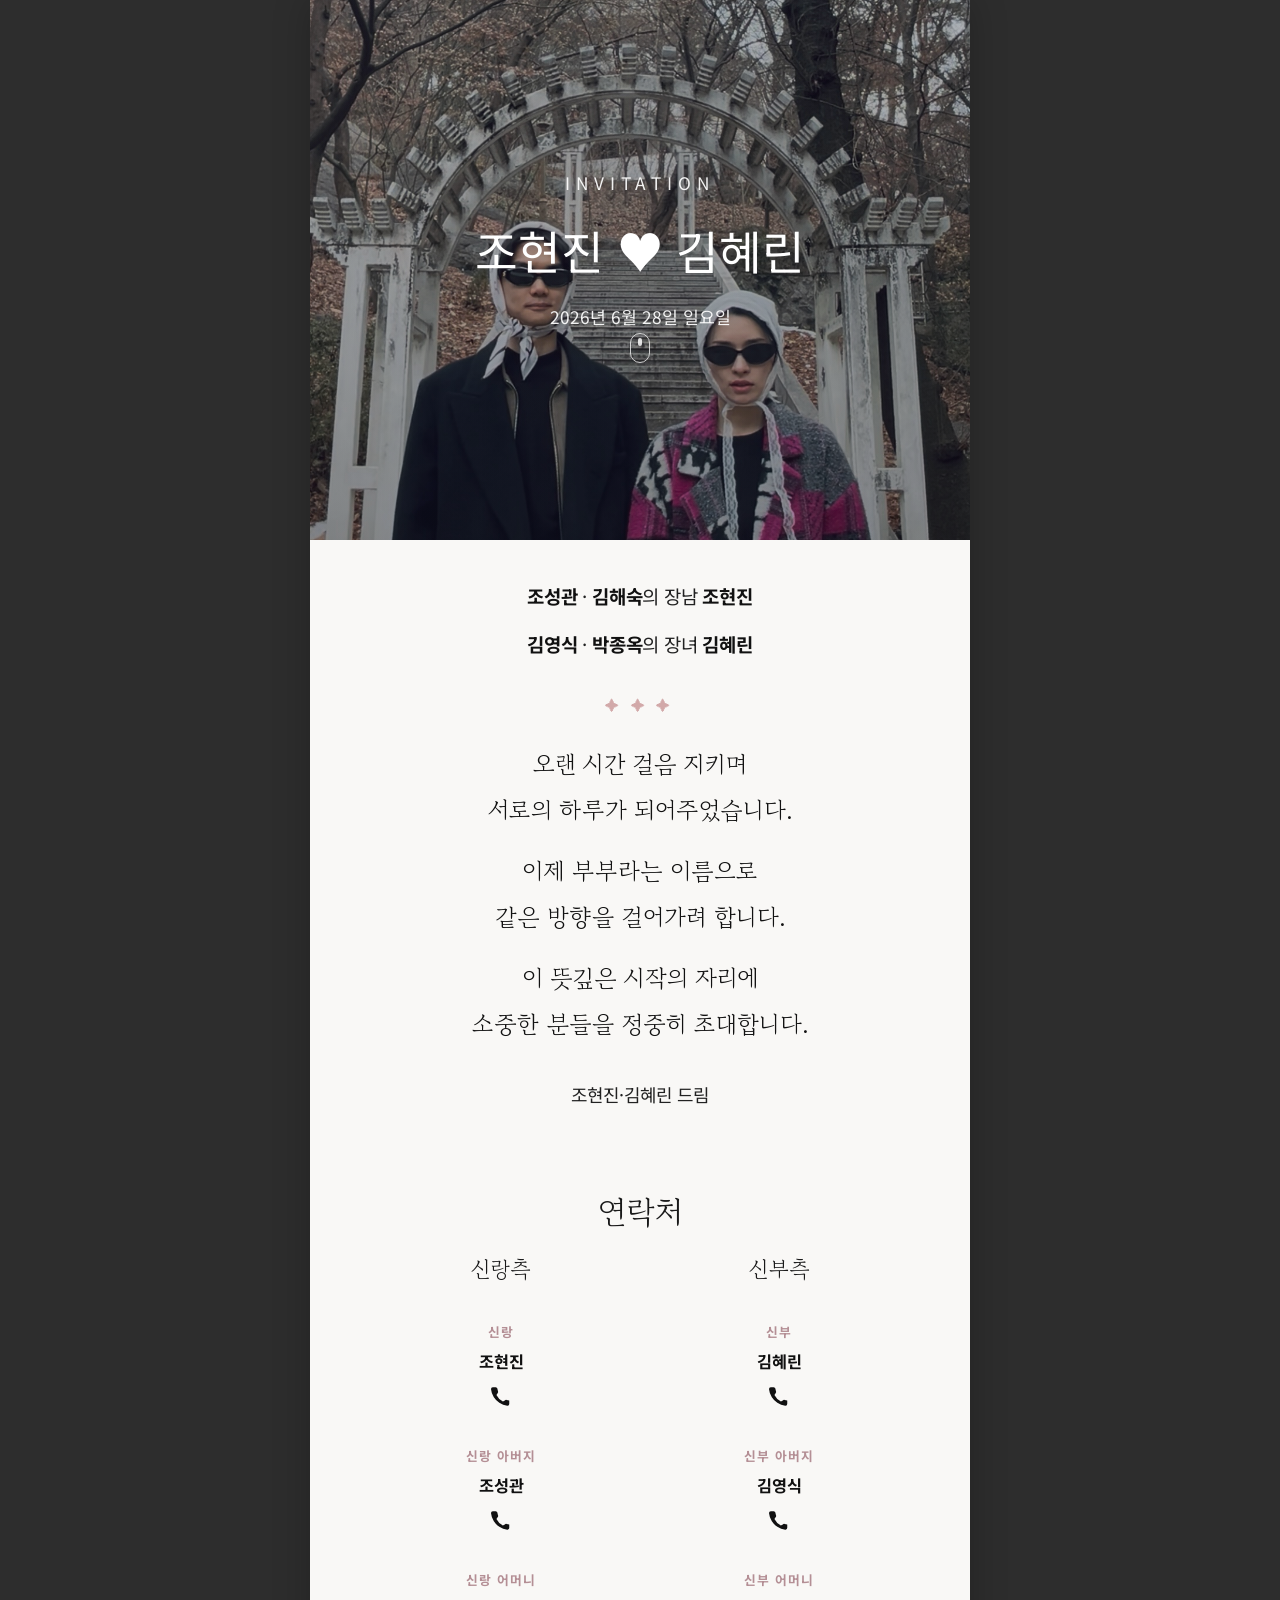
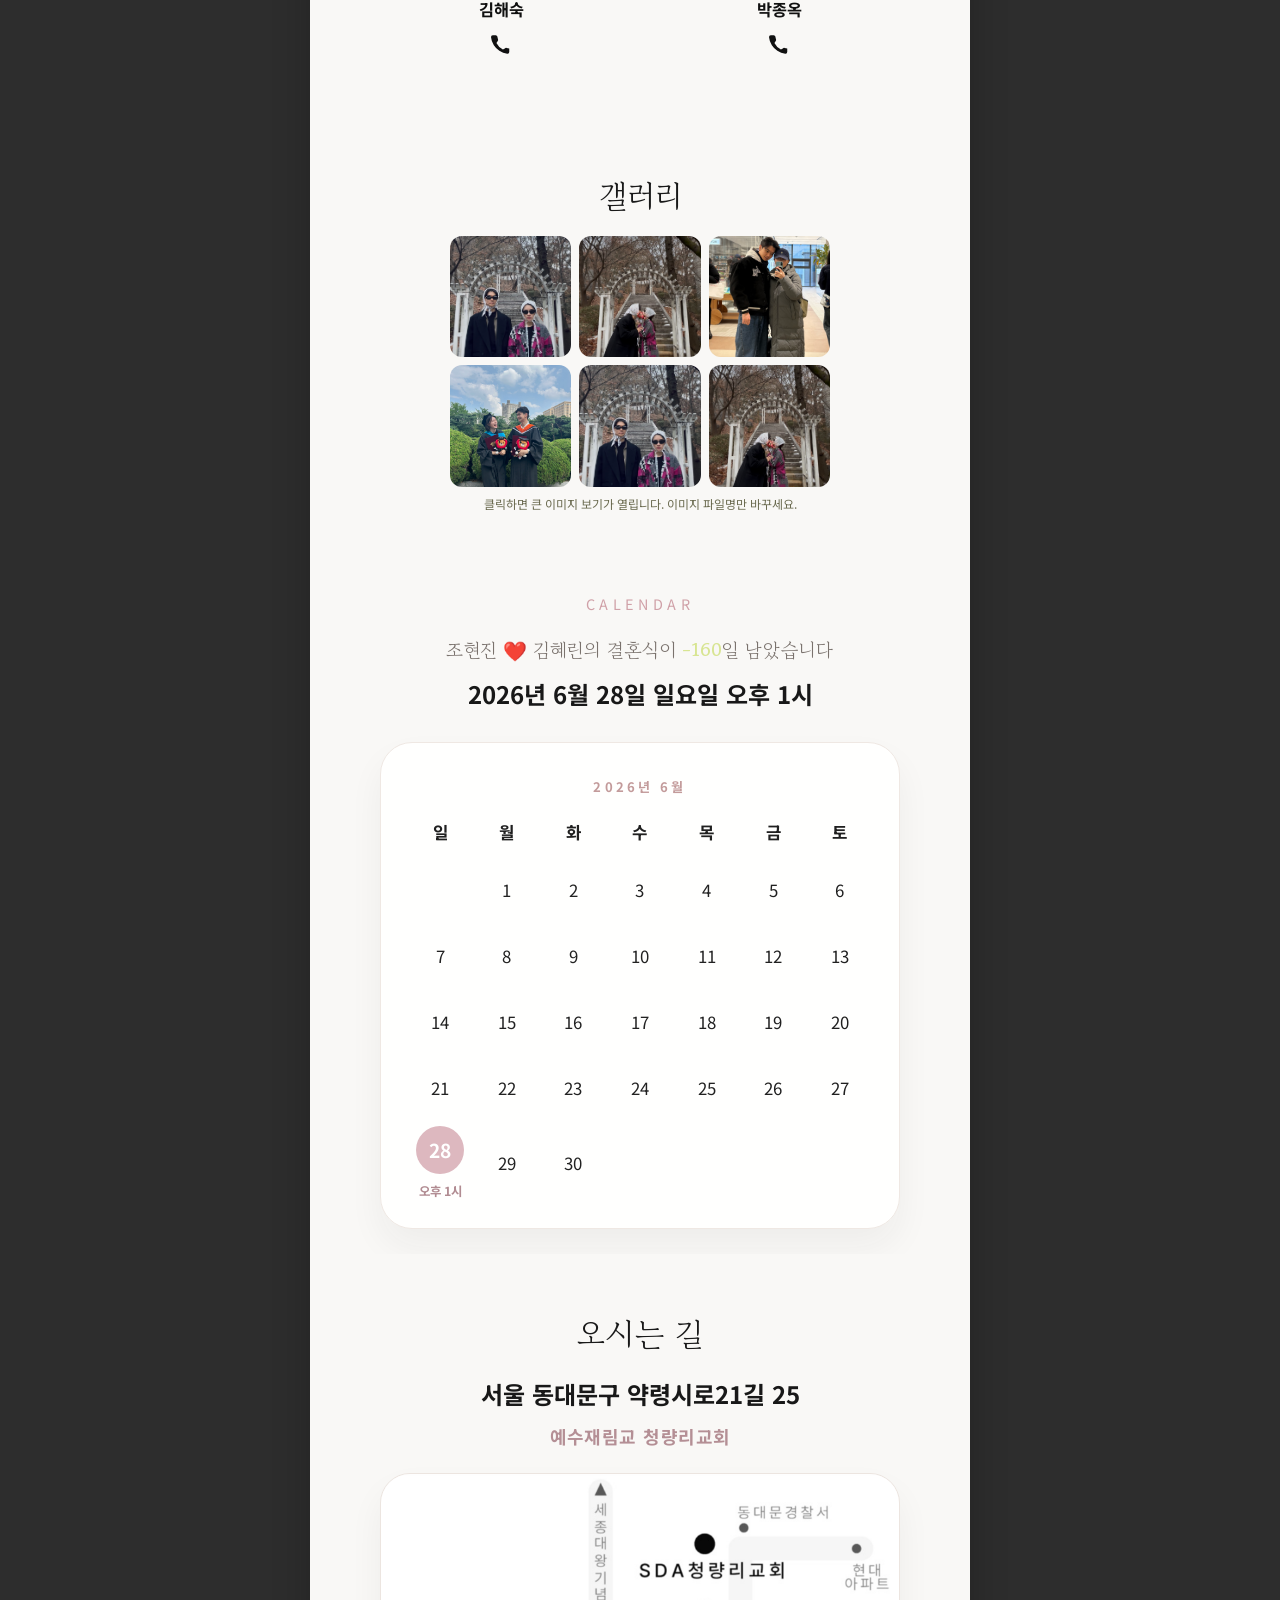
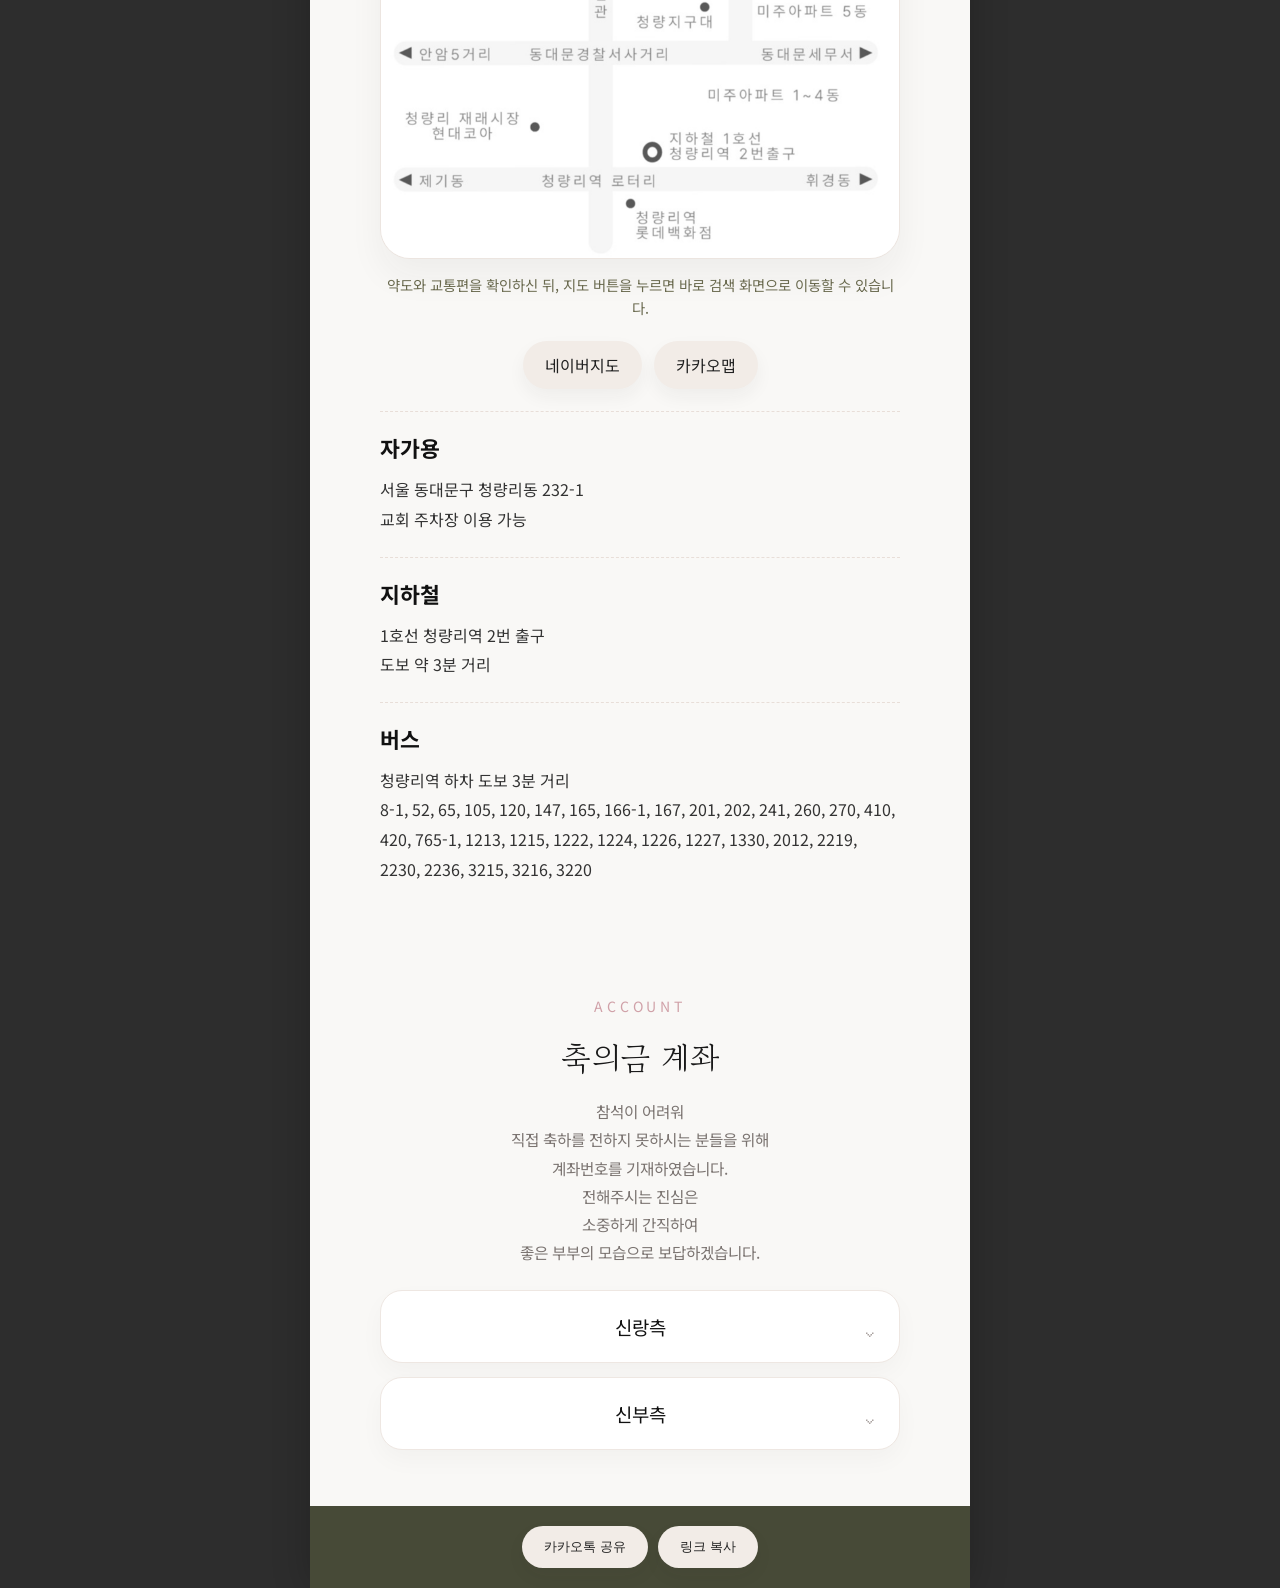
==== commit f2434e12: "Adjust account notice line breaks" ====
--- a/index.html
+++ b/index.html
@@ -206,7 +206,7 @@
     <section id="account" class="section">
         <p class="account-label-top">ACCOUNT</p>
         <h2>축의금 계좌</h2>
-        <p class="section-note">참석이 어려워 직접 축하를 전하지 못하시는 분들을 위해 계좌번호를 기재하였습니다.<br>전해주시는 진심은 소중하게 간직하여 좋은 부부의 모습으로 보답하겠습니다.</p>
+        <p class="section-note">참석이 어려워<br>직접 축하를 전하지 못하시는 분들을 위해<br>계좌번호를 기재하였습니다.<br>전해주시는 진심은<br>소중하게 간직하여<br>좋은 부부의 모습으로 보답하겠습니다.</p>
         <div class="account-accordion">
             <details class="account-panel">
                 <summary class="account-summary">신랑측</summary>
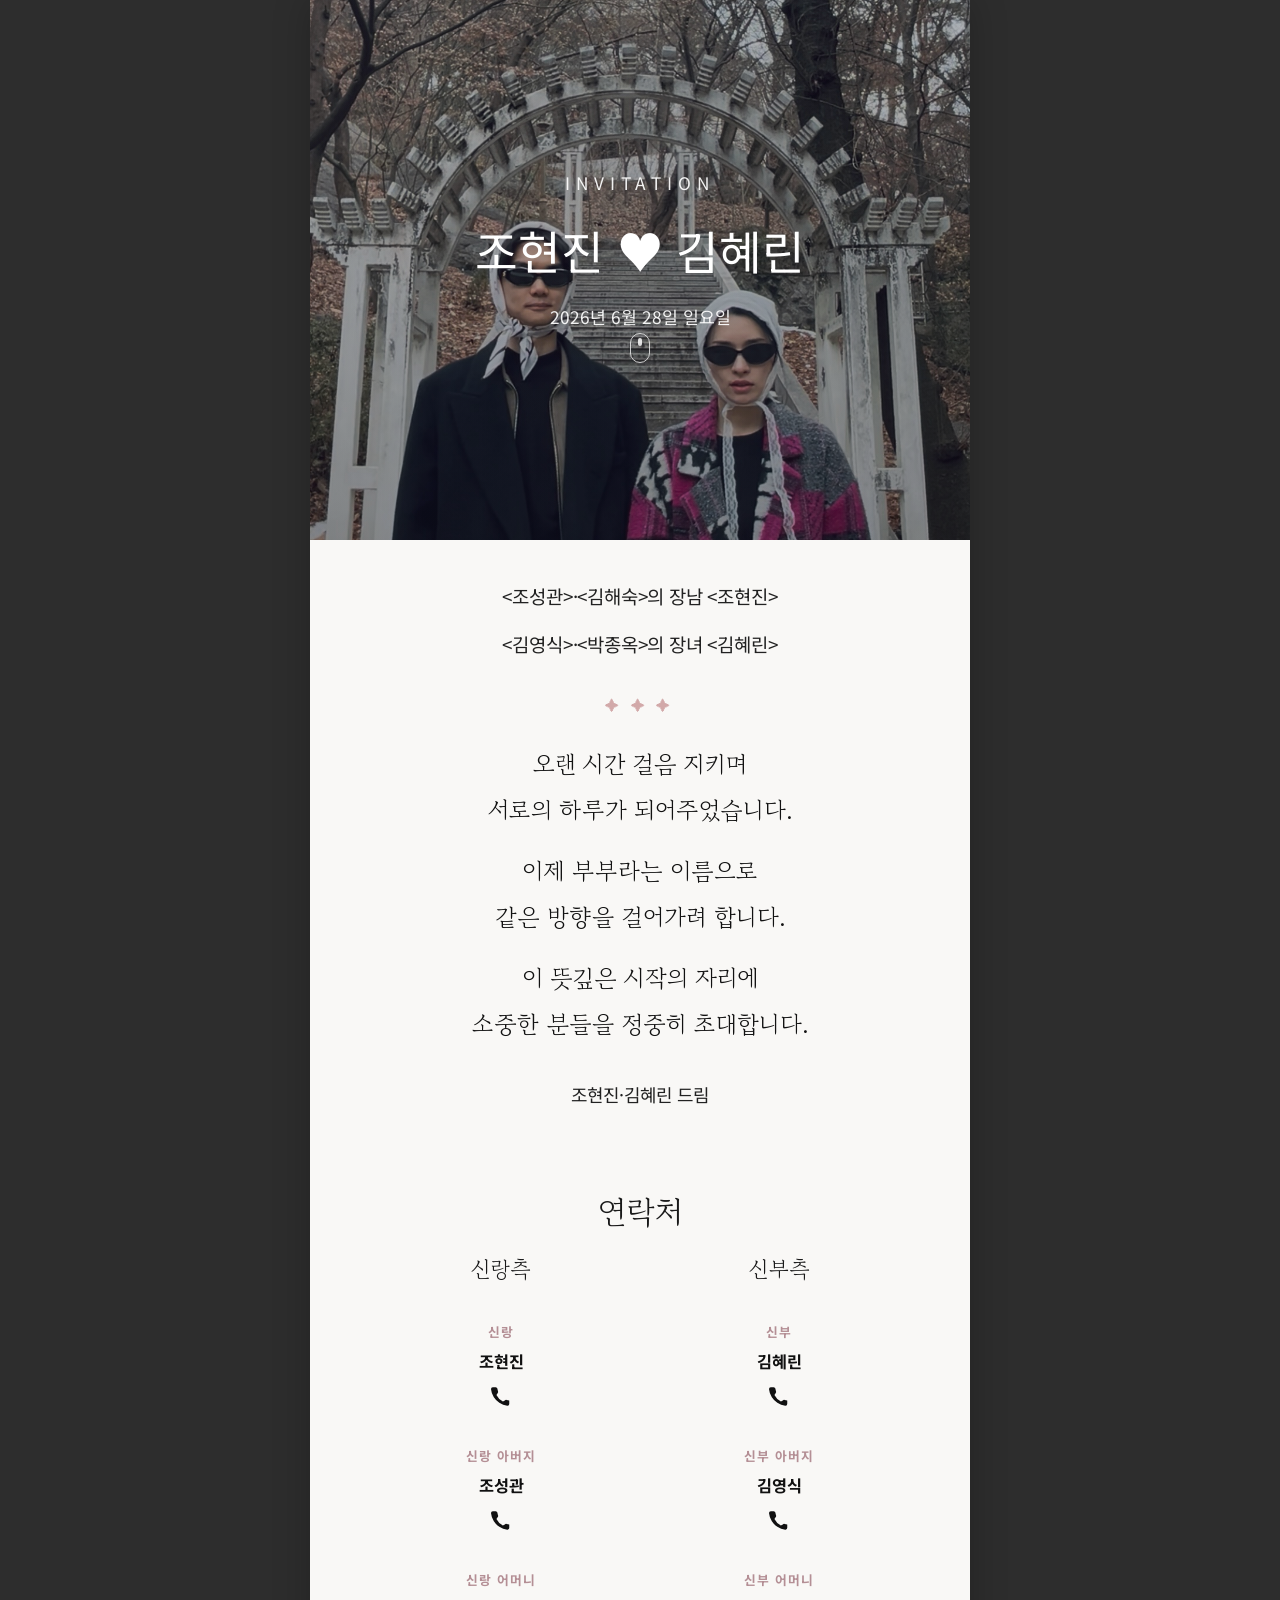
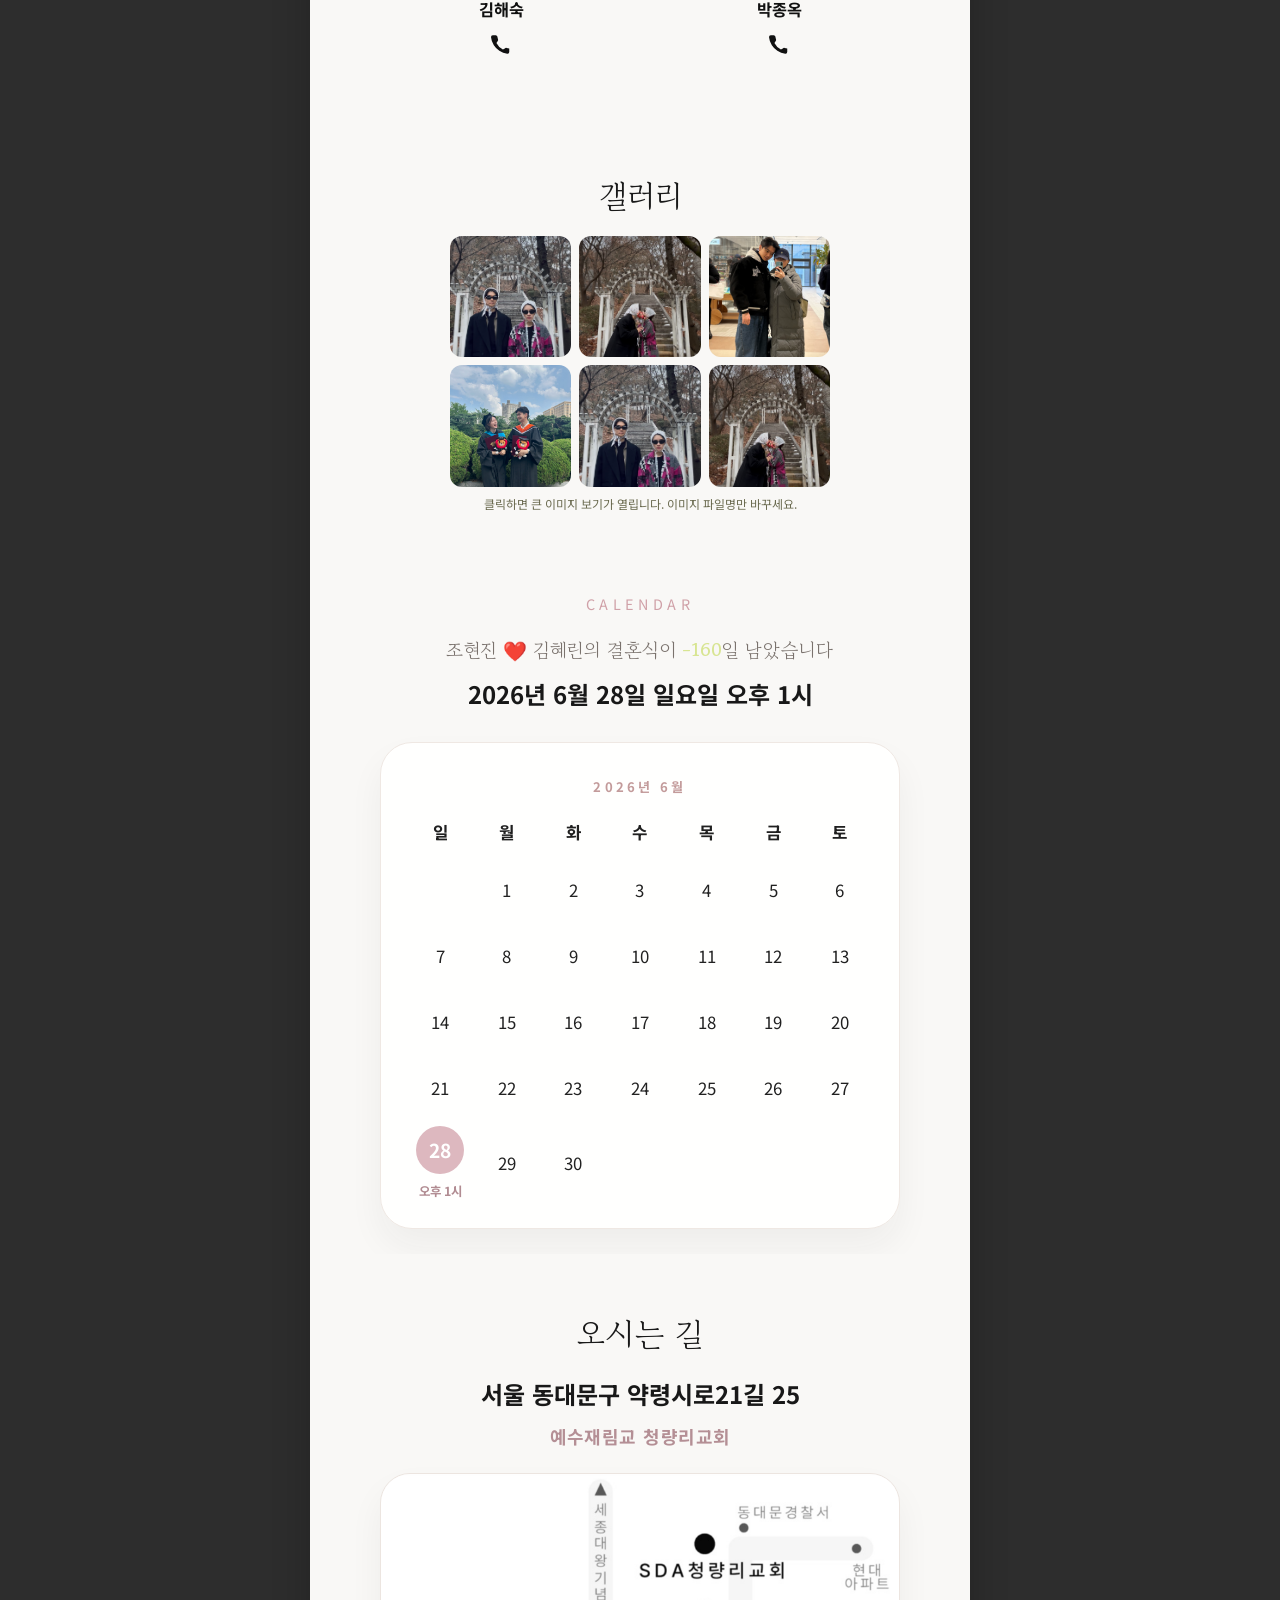
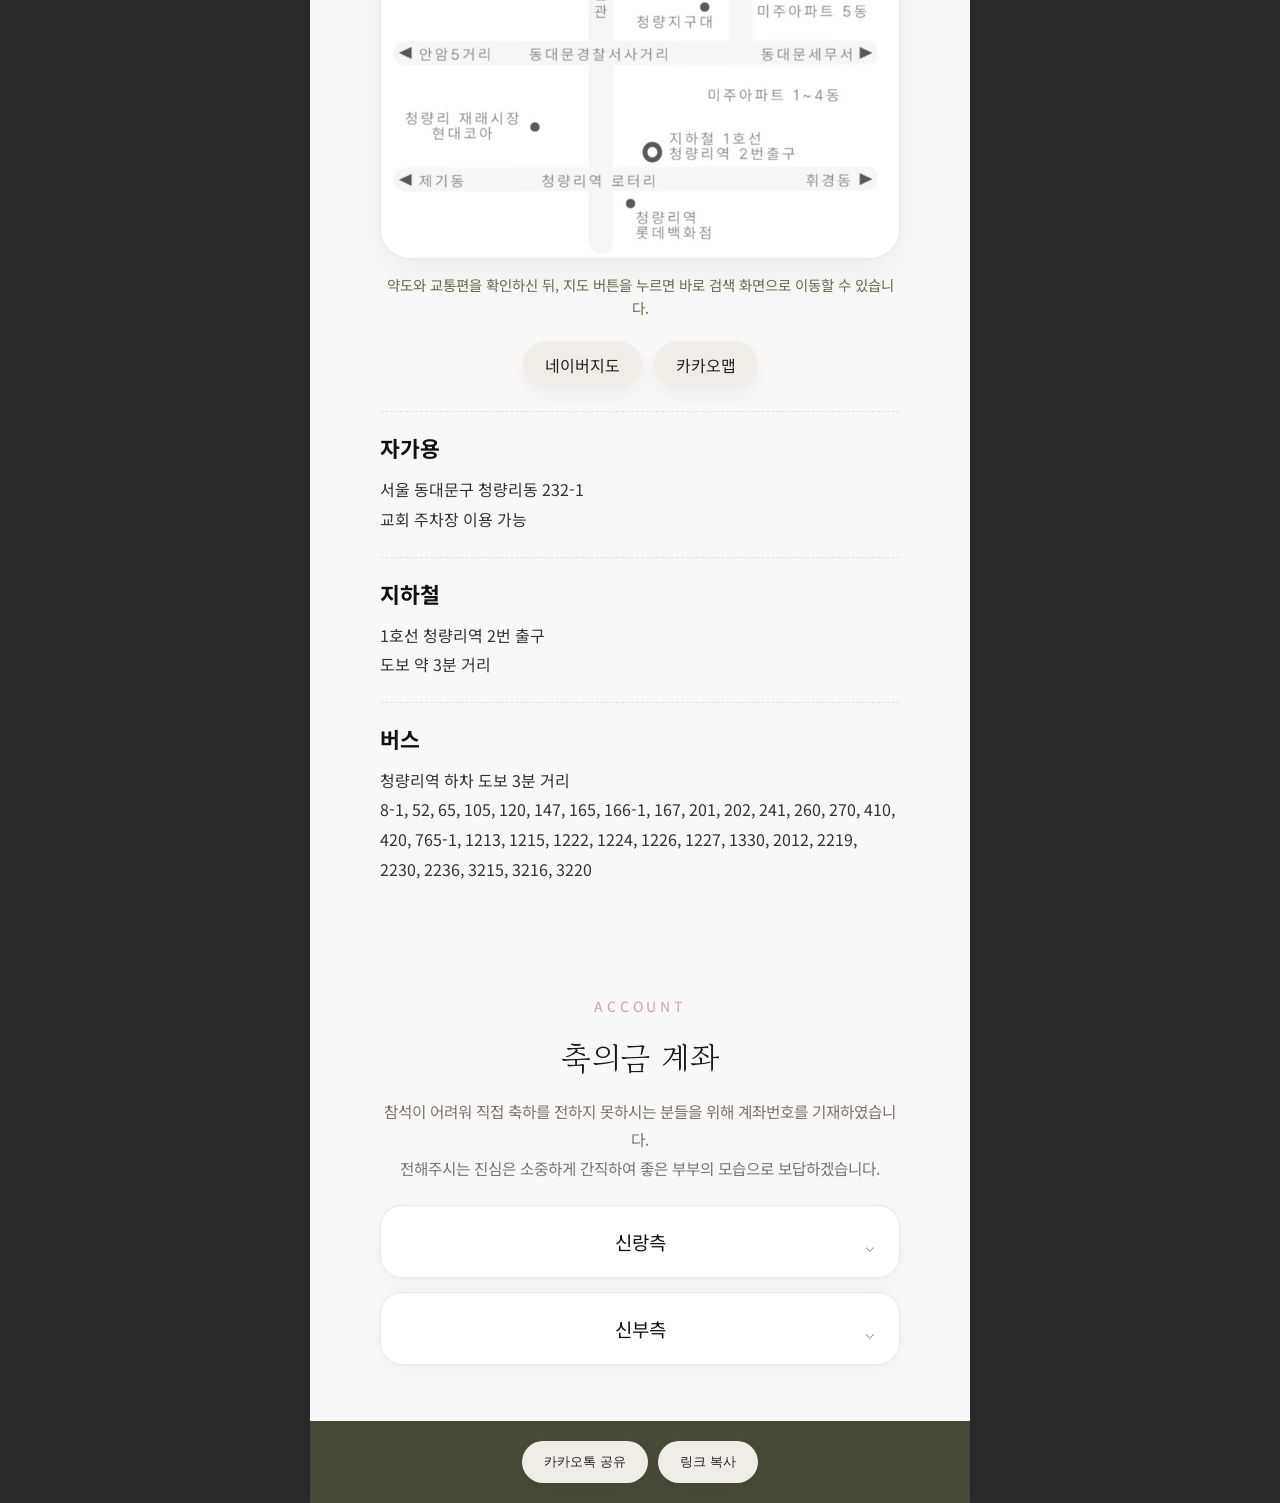
==== commit c499dc8c: "Apply latest invitation updates" ====
--- a/index.html
+++ b/index.html
@@ -3,7 +3,7 @@
 <head>
     <meta charset="UTF-8">
     <meta name="viewport" content="width=device-width, initial-scale=1.0">
-    <title>조현진 ♥❤️ 김혜린 결혼합니다</title>
+    <title>조현진 ❤️ 김혜린 결혼합니다</title> <!-- 페이지 제목 ♥ -->
     <meta property="og:title" content="조현진 ♥ 김혜린 결혼합니다">
     <meta property="og:description" content="2026년 6월 28일, 사랑의 결실을 맺습니다.">
     <meta property="og:image" content="images/wedding01.jpg">
@@ -31,8 +31,8 @@
     <section id="invitation" class="section">
         <div class="invitation-card">
             <div class="parents">
-                <p><strong>조성관</strong> · <strong>김해숙</strong>의 장남 <strong>조현진</strong></p>
-                <p><strong>김영식</strong> · <strong>박종옥</strong>의 장녀 <strong>김혜린</strong></p>
+                <p><조성관>·<김해숙>의 장남 <조현진> <!-- (수정) 신랑 가족 이름 --> </p>
+                <p><김영식>·<박종옥>의 장녀 <김혜린> <!-- (수정) 신부 가족 이름 --> </p>
             </div>
             <div class="stars">✦ ✦ ✦</div>
             <div class="message">
@@ -130,6 +130,7 @@
     <!-- 포토 갤러리 -->
     <section id="gallery" class="section">
         <h2>갤러리</h2>
+        <!-- <p class="section-note">images 폴더에 사진을 넣고 파일명만 바꾸면 됩니다. 아래는 샘플 6장입니다. <!-- (수정) gallery 이미지 파일명은 여기서 설정 --> </p>
         <div class="gallery-grid">
             <img src="images/wedding01.jpg" alt="갤러리 1">
             <img src="images/wedding02.jpg" alt="갤러리 2">
@@ -206,7 +207,7 @@
     <section id="account" class="section">
         <p class="account-label-top">ACCOUNT</p>
         <h2>축의금 계좌</h2>
-        <p class="section-note">참석이 어려워<br>직접 축하를 전하지 못하시는 분들을 위해<br>계좌번호를 기재하였습니다.<br>전해주시는 진심은<br>소중하게 간직하여<br>좋은 부부의 모습으로 보답하겠습니다.</p>
+        <p class="section-note">참석이 어려워 직접 축하를 전하지 못하시는 분들을 위해 계좌번호를 기재하였습니다.<br>전해주시는 진심은 소중하게 간직하여 좋은 부부의 모습으로 보답하겠습니다.</p>
         <div class="account-accordion">
             <details class="account-panel">
                 <summary class="account-summary">신랑측</summary>
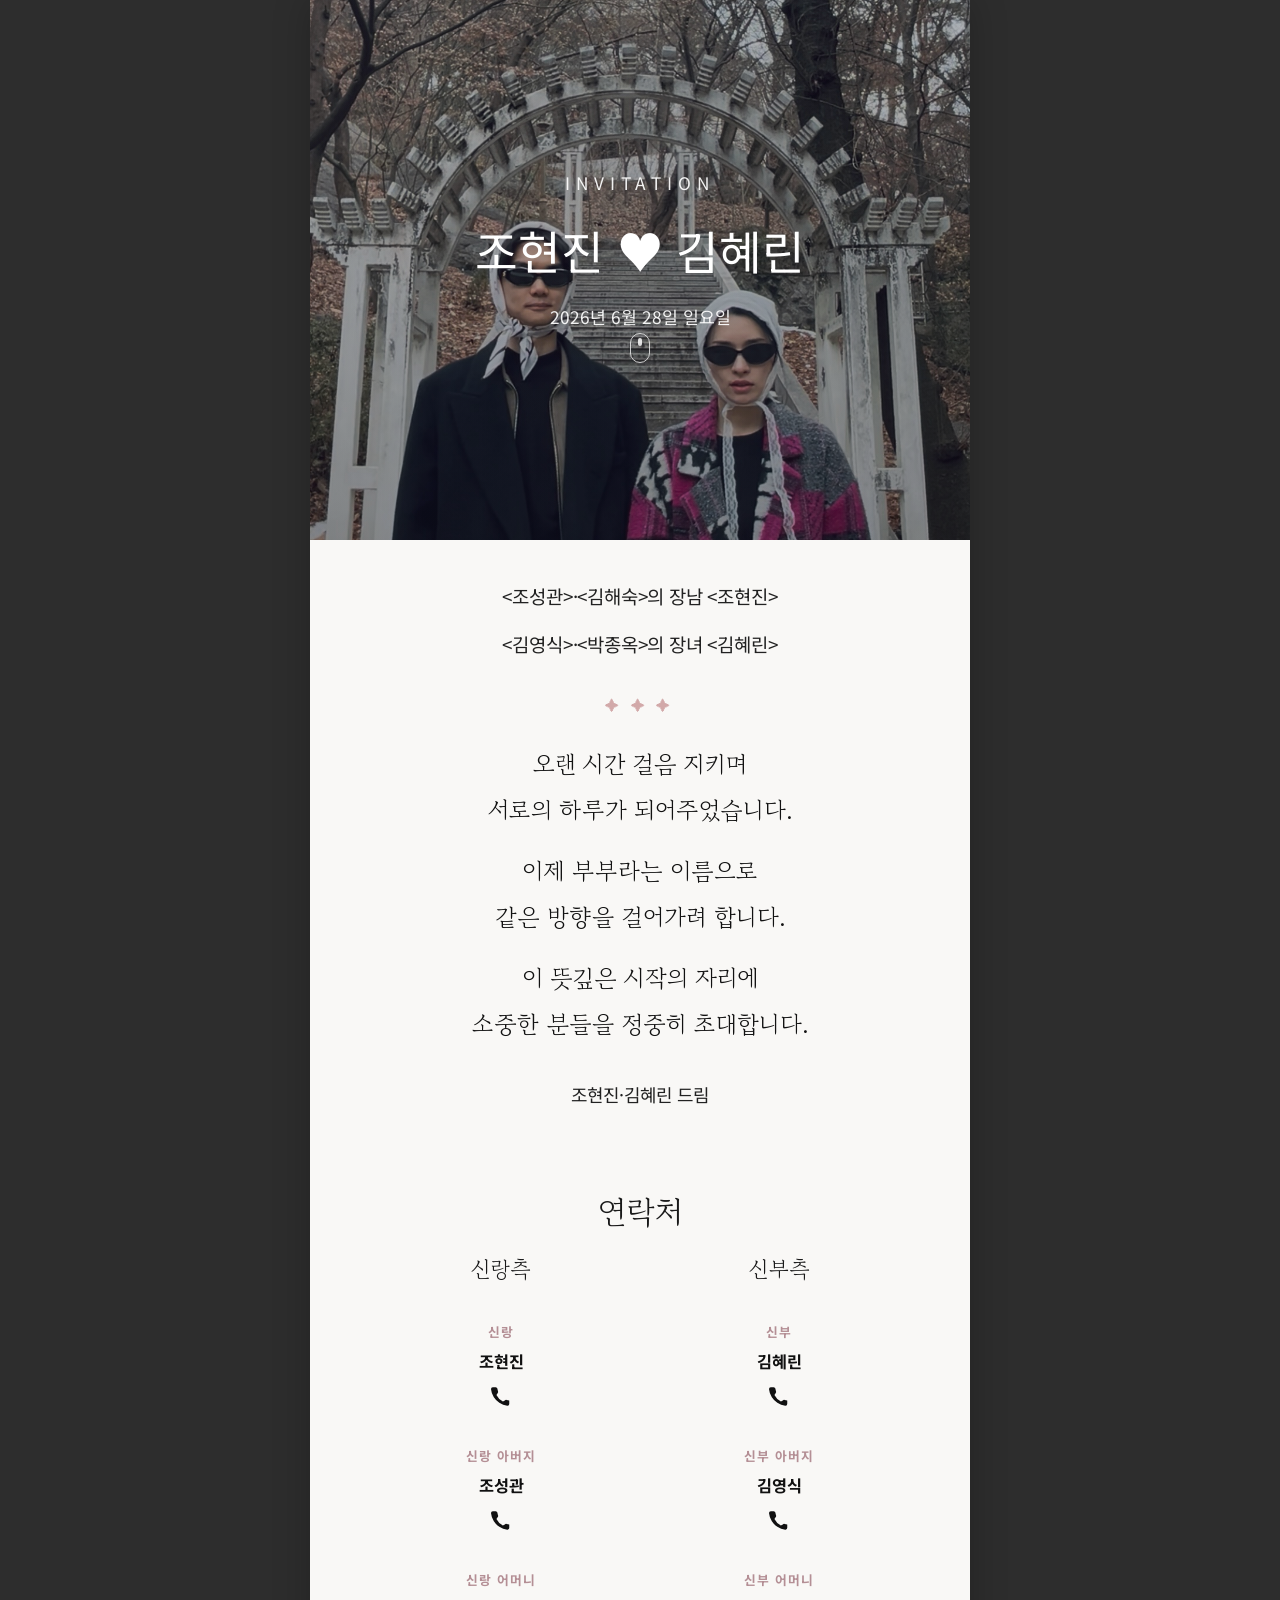
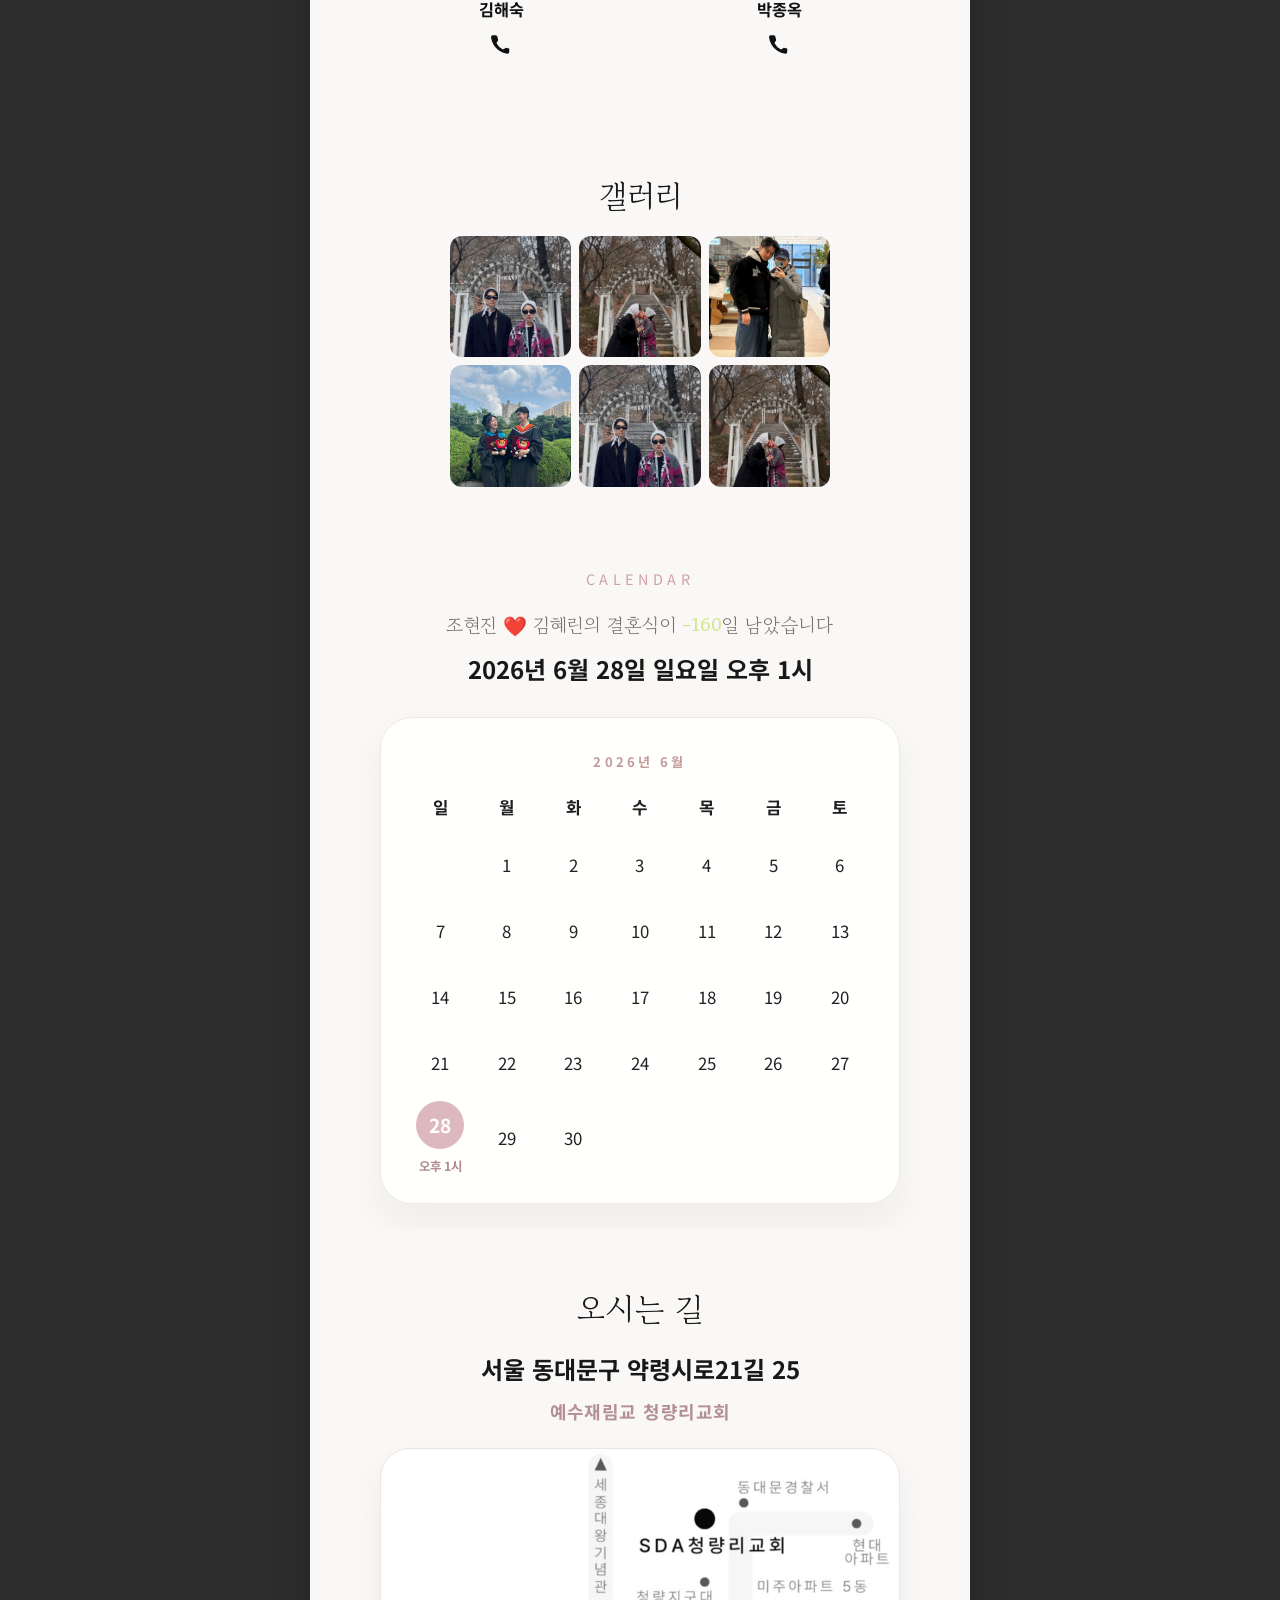
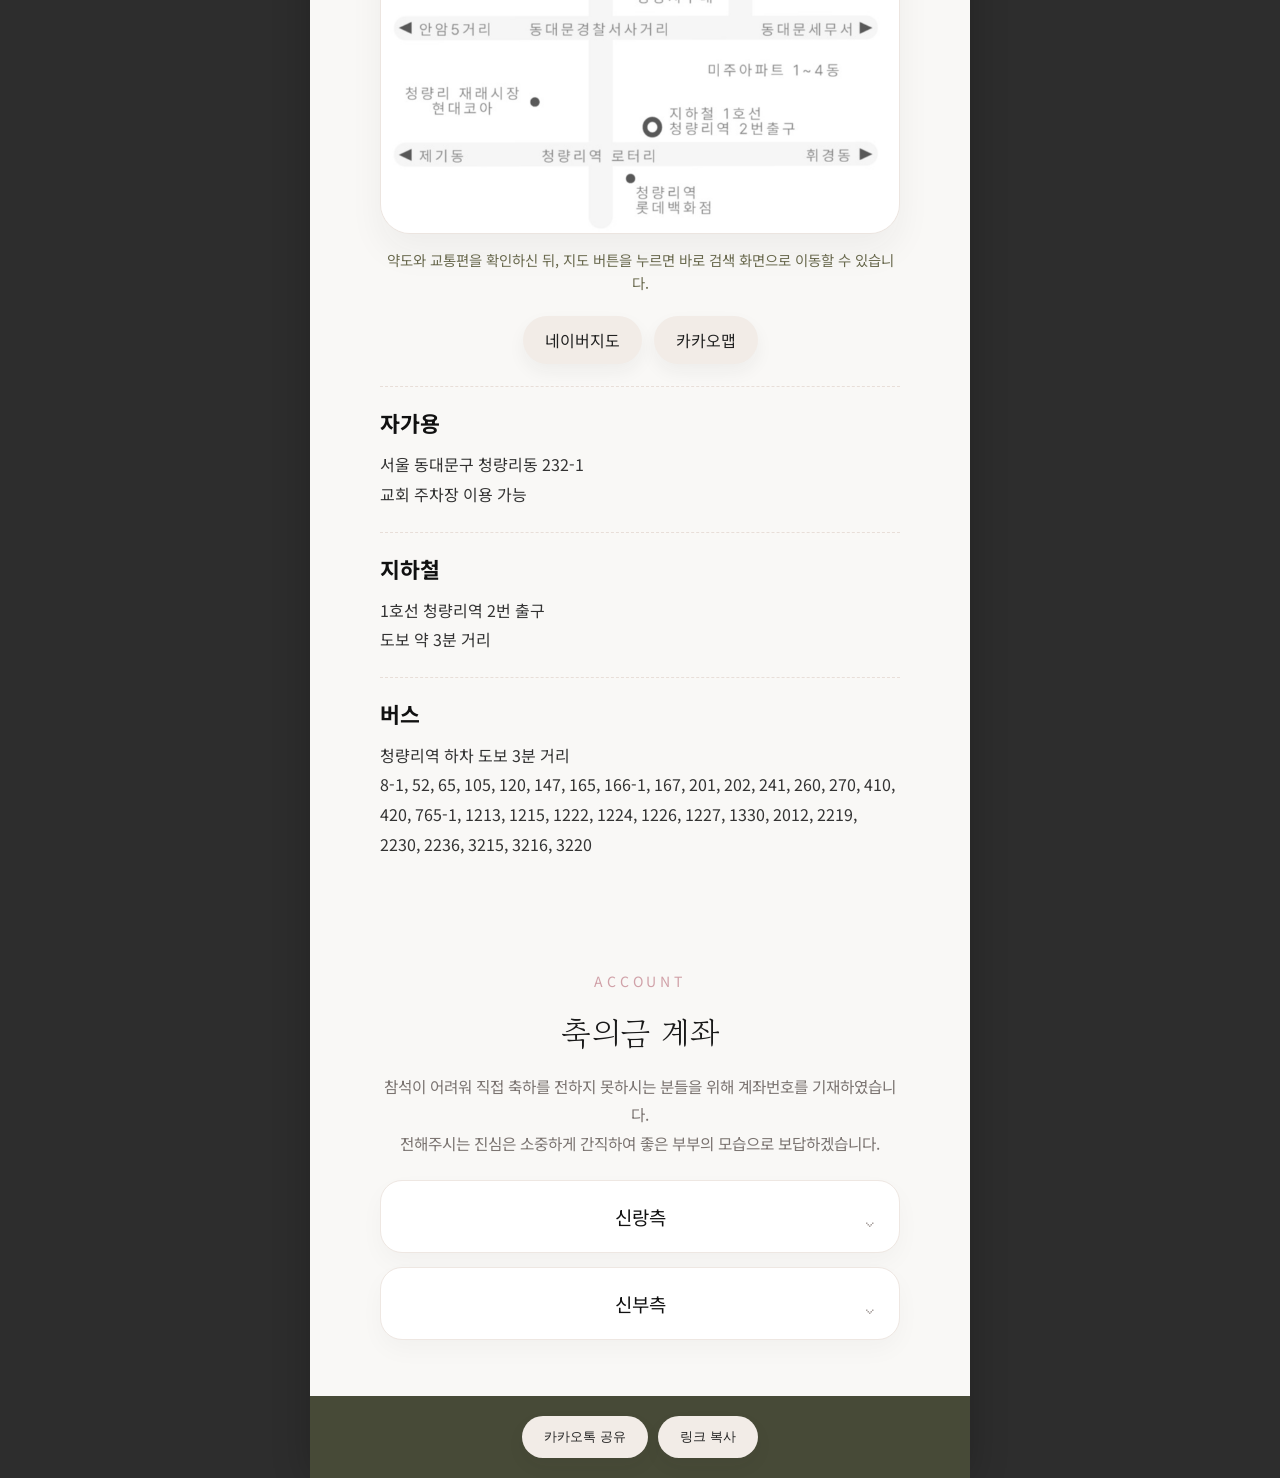
==== commit 8fca8874: "Apply latest saved changes" ====
--- a/index.html
+++ b/index.html
@@ -130,7 +130,7 @@
     <!-- 포토 갤러리 -->
     <section id="gallery" class="section">
         <h2>갤러리</h2>
-        <!-- <p class="section-note">images 폴더에 사진을 넣고 파일명만 바꾸면 됩니다. 아래는 샘플 6장입니다. <!-- (수정) gallery 이미지 파일명은 여기서 설정 --> </p>
+        <!-- <p class="section-note">images 폴더에 사진을 넣고 파일명만 바꾸면 됩니다. 아래는 샘플 6장입니다. (수정) gallery 이미지 파일명은 여기서 설정 --> </p>
         <div class="gallery-grid">
             <img src="images/wedding01.jpg" alt="갤러리 1">
             <img src="images/wedding02.jpg" alt="갤러리 2">
@@ -139,7 +139,6 @@
             <img src="images/wedding01.jpg" alt="갤러리 5">
             <img src="images/wedding02.jpg" alt="갤러리 6">
         </div>
-        <p class="gallery-note">클릭하면 큰 이미지 보기가 열립니다. 이미지 파일명만 바꾸세요. <!-- (수정) gallery 이미지 파일명 --> </p>
     </section>
     <div class="section-divider">★</div>
 
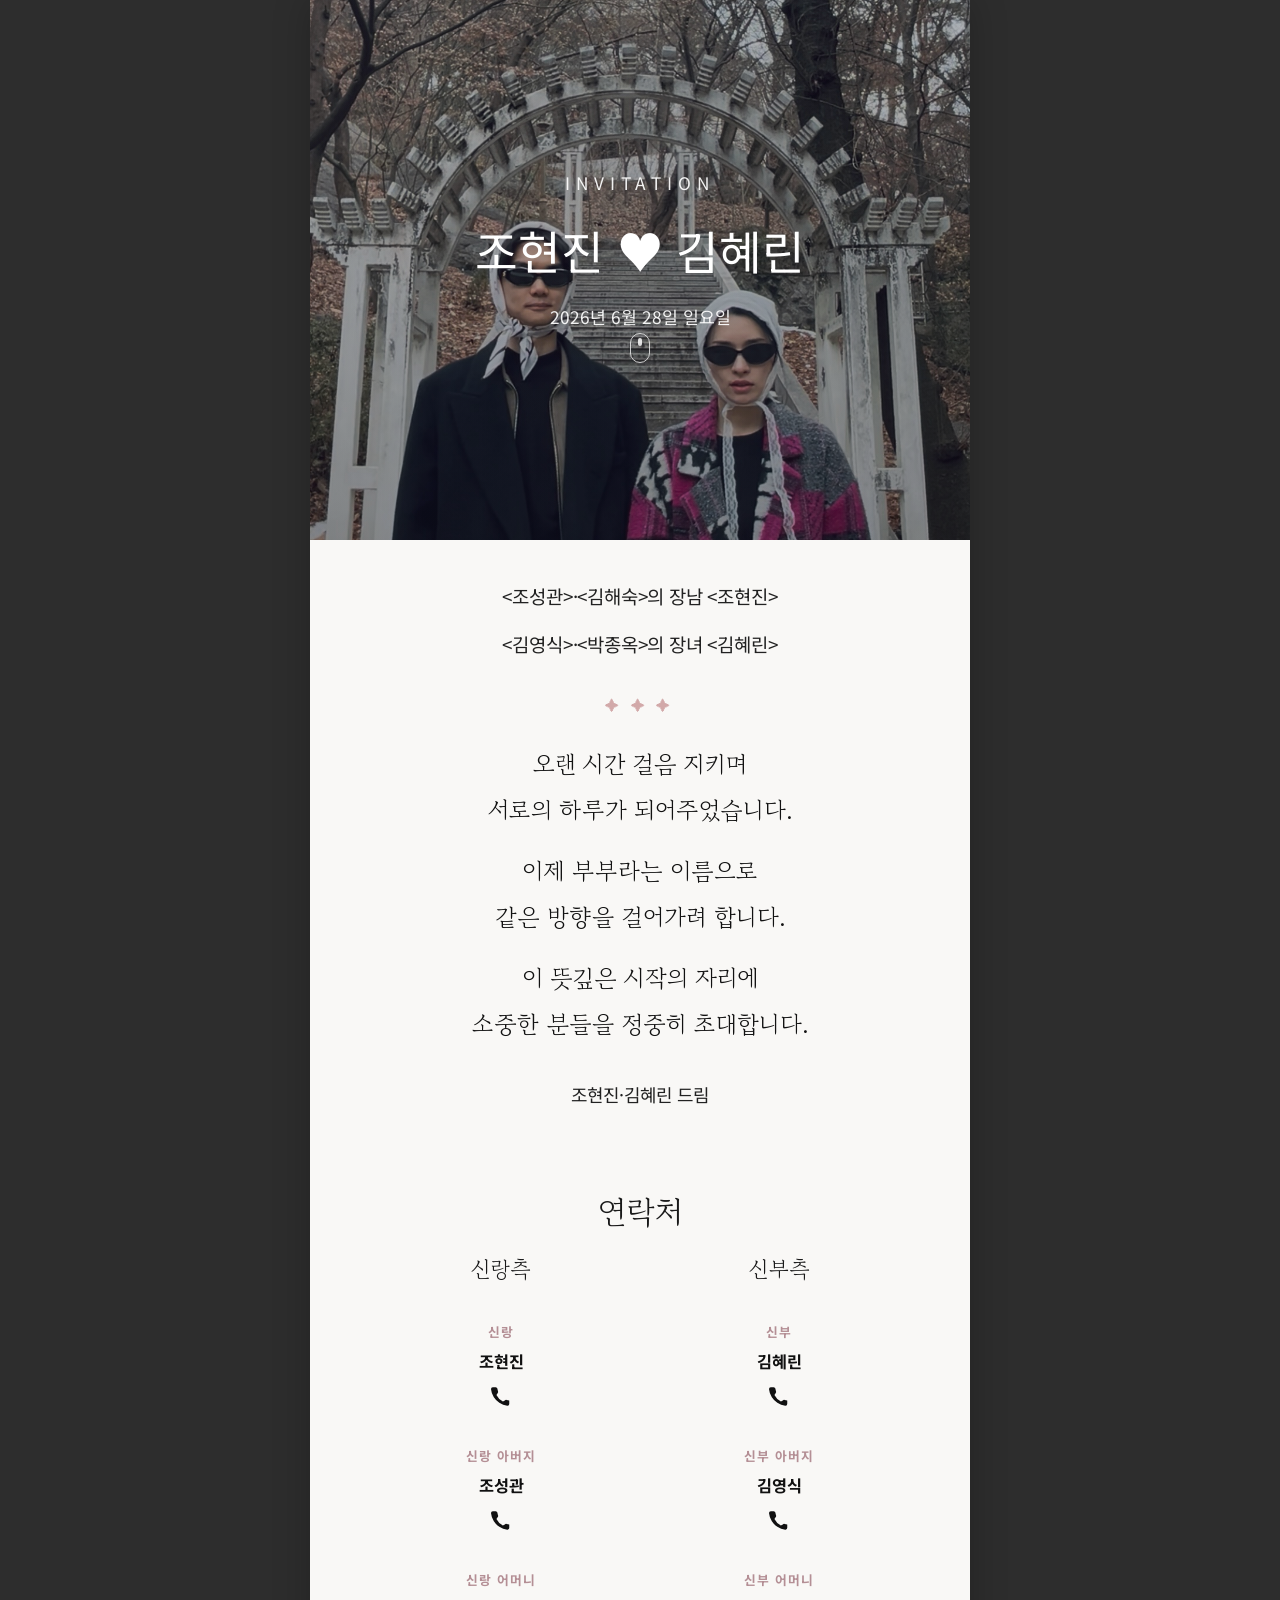
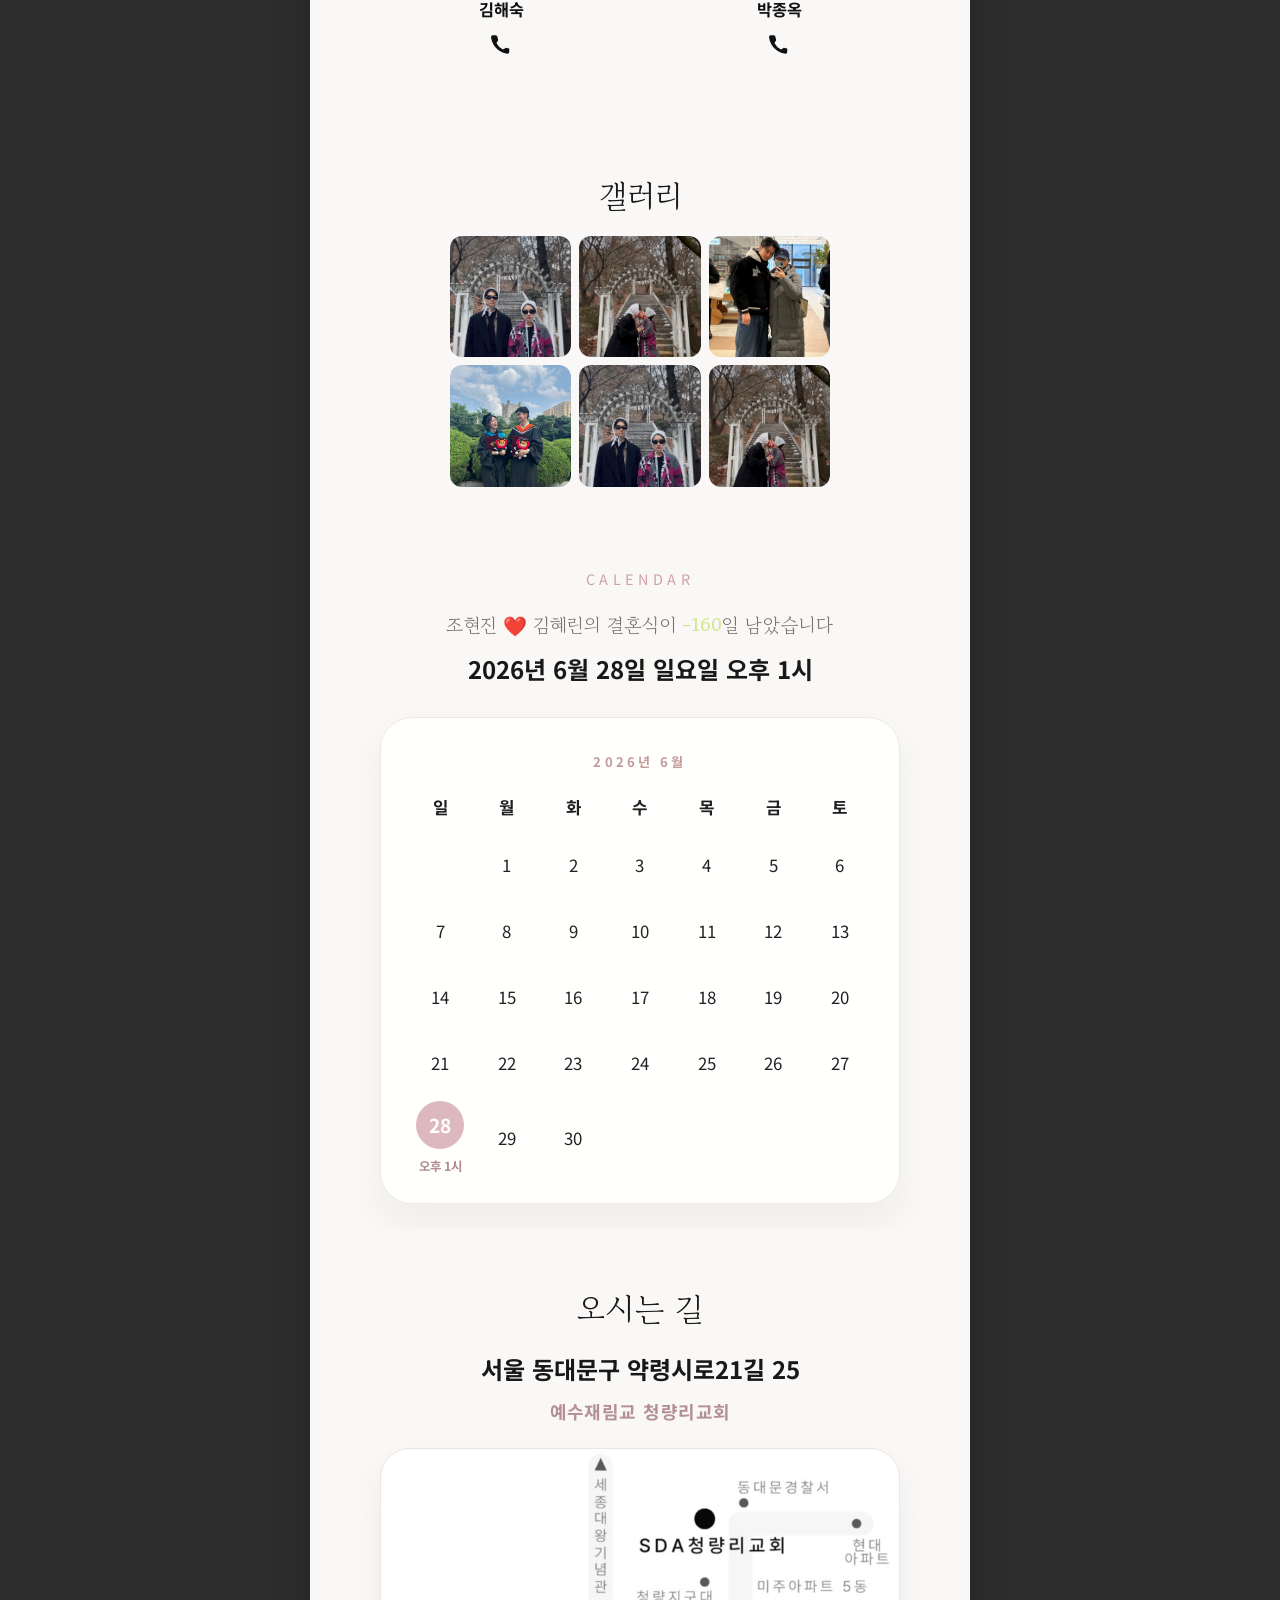
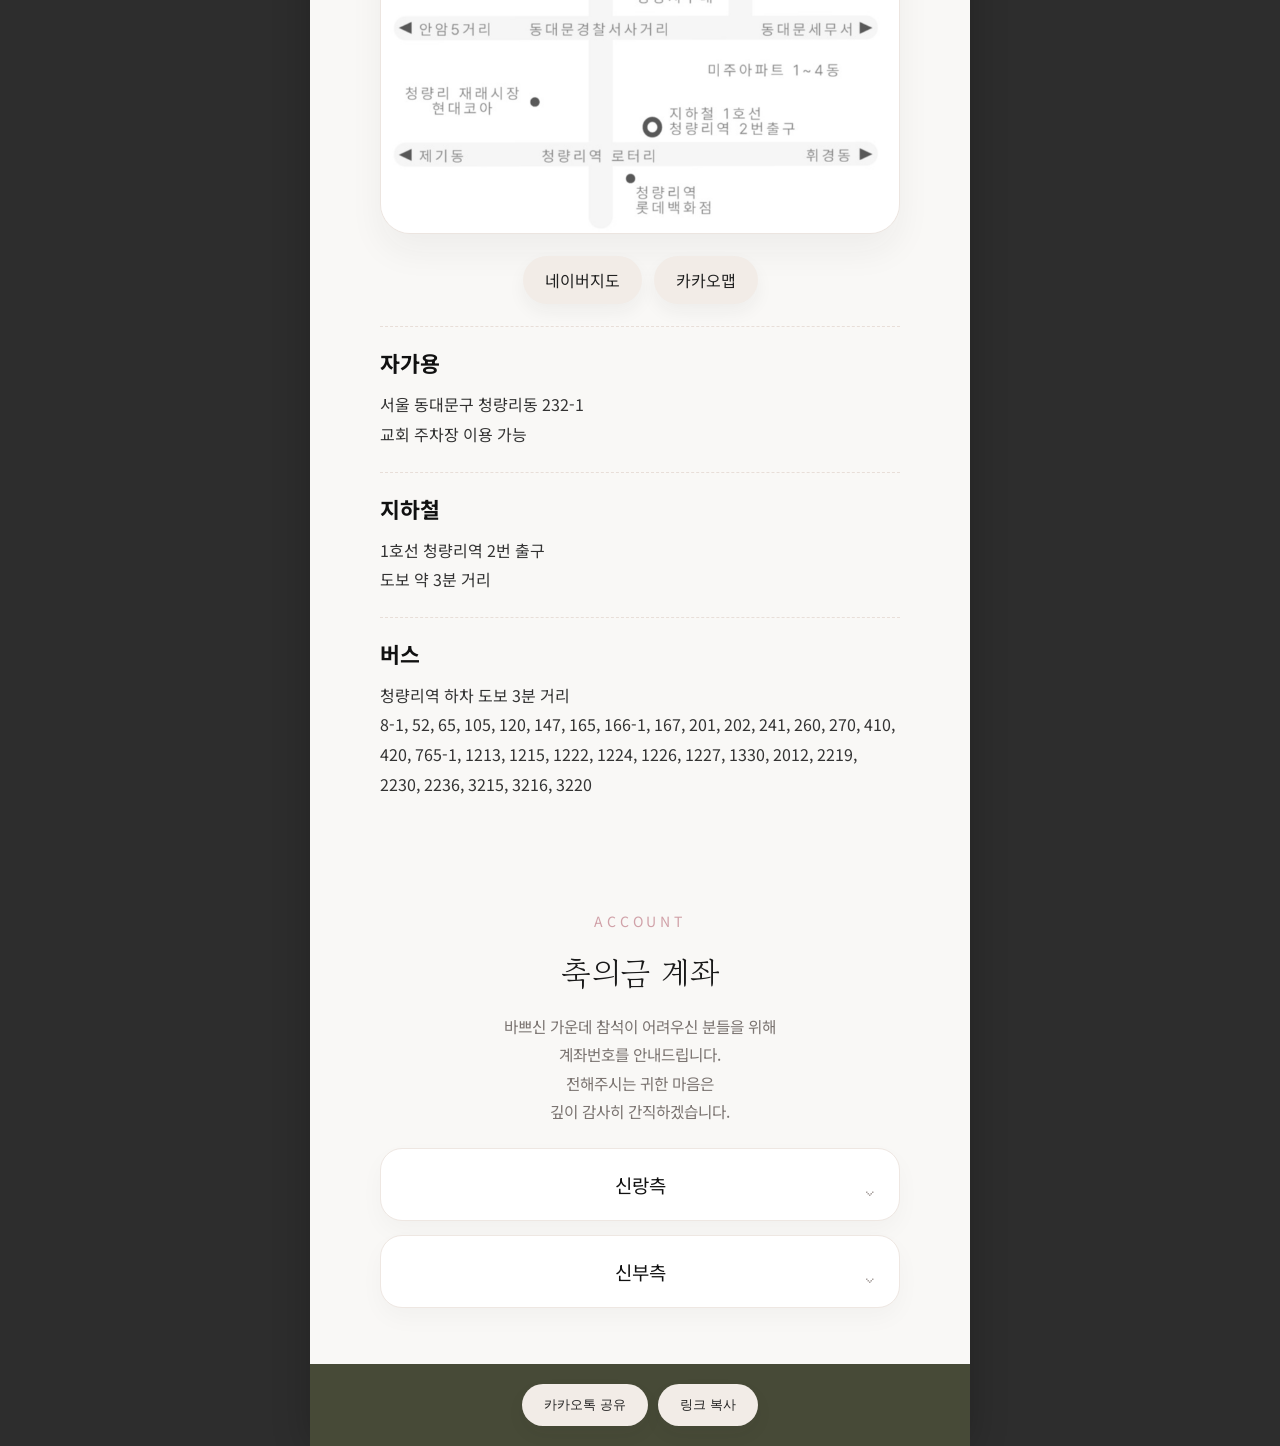
==== commit 39f0b57f: "Update account notice copy" ====
--- a/index.html
+++ b/index.html
@@ -176,7 +176,7 @@
             <div class="map-preview">
                 <img src="images/약도.png" alt="예수재림교 청량리교회 약도">
             </div>
-            <p class="location-note">약도와 교통편을 확인하신 뒤, 지도 버튼을 누르면 바로 검색 화면으로 이동할 수 있습니다.</p>
+            <!-- <p class="location-note">약도와 교통편을 확인하신 뒤, 지도 버튼을 누르면 바로 검색 화면으로 이동할 수 있습니다.</p> -->
             <div class="map-buttons">
                 <a href="https://map.naver.com/p/search/%EC%98%88%EC%88%98%EC%9E%AC%EB%A6%BC%EA%B5%90%20%EC%B2%AD%EB%9F%89%EB%A6%AC%EA%B5%90%ED%9A%8C" class="btn" target="_blank" rel="noopener noreferrer">네이버지도</a>
                 <a href="https://map.kakao.com/link/search/%EC%98%88%EC%88%98%EC%9E%AC%EB%A6%BC%EA%B5%90%20%EC%B2%AD%EB%9F%89%EB%A6%AC%EA%B5%90%ED%9A%8C" class="btn" target="_blank" rel="noopener noreferrer">카카오맵</a>
@@ -206,7 +206,7 @@
     <section id="account" class="section">
         <p class="account-label-top">ACCOUNT</p>
         <h2>축의금 계좌</h2>
-        <p class="section-note">참석이 어려워 직접 축하를 전하지 못하시는 분들을 위해 계좌번호를 기재하였습니다.<br>전해주시는 진심은 소중하게 간직하여 좋은 부부의 모습으로 보답하겠습니다.</p>
+        <p class="section-note">바쁘신 가운데 참석이 어려우신 분들을 위해<br>계좌번호를 안내드립니다.<br>전해주시는 귀한 마음은<br>깊이 감사히 간직하겠습니다.</p>
         <div class="account-accordion">
             <details class="account-panel">
                 <summary class="account-summary">신랑측</summary>
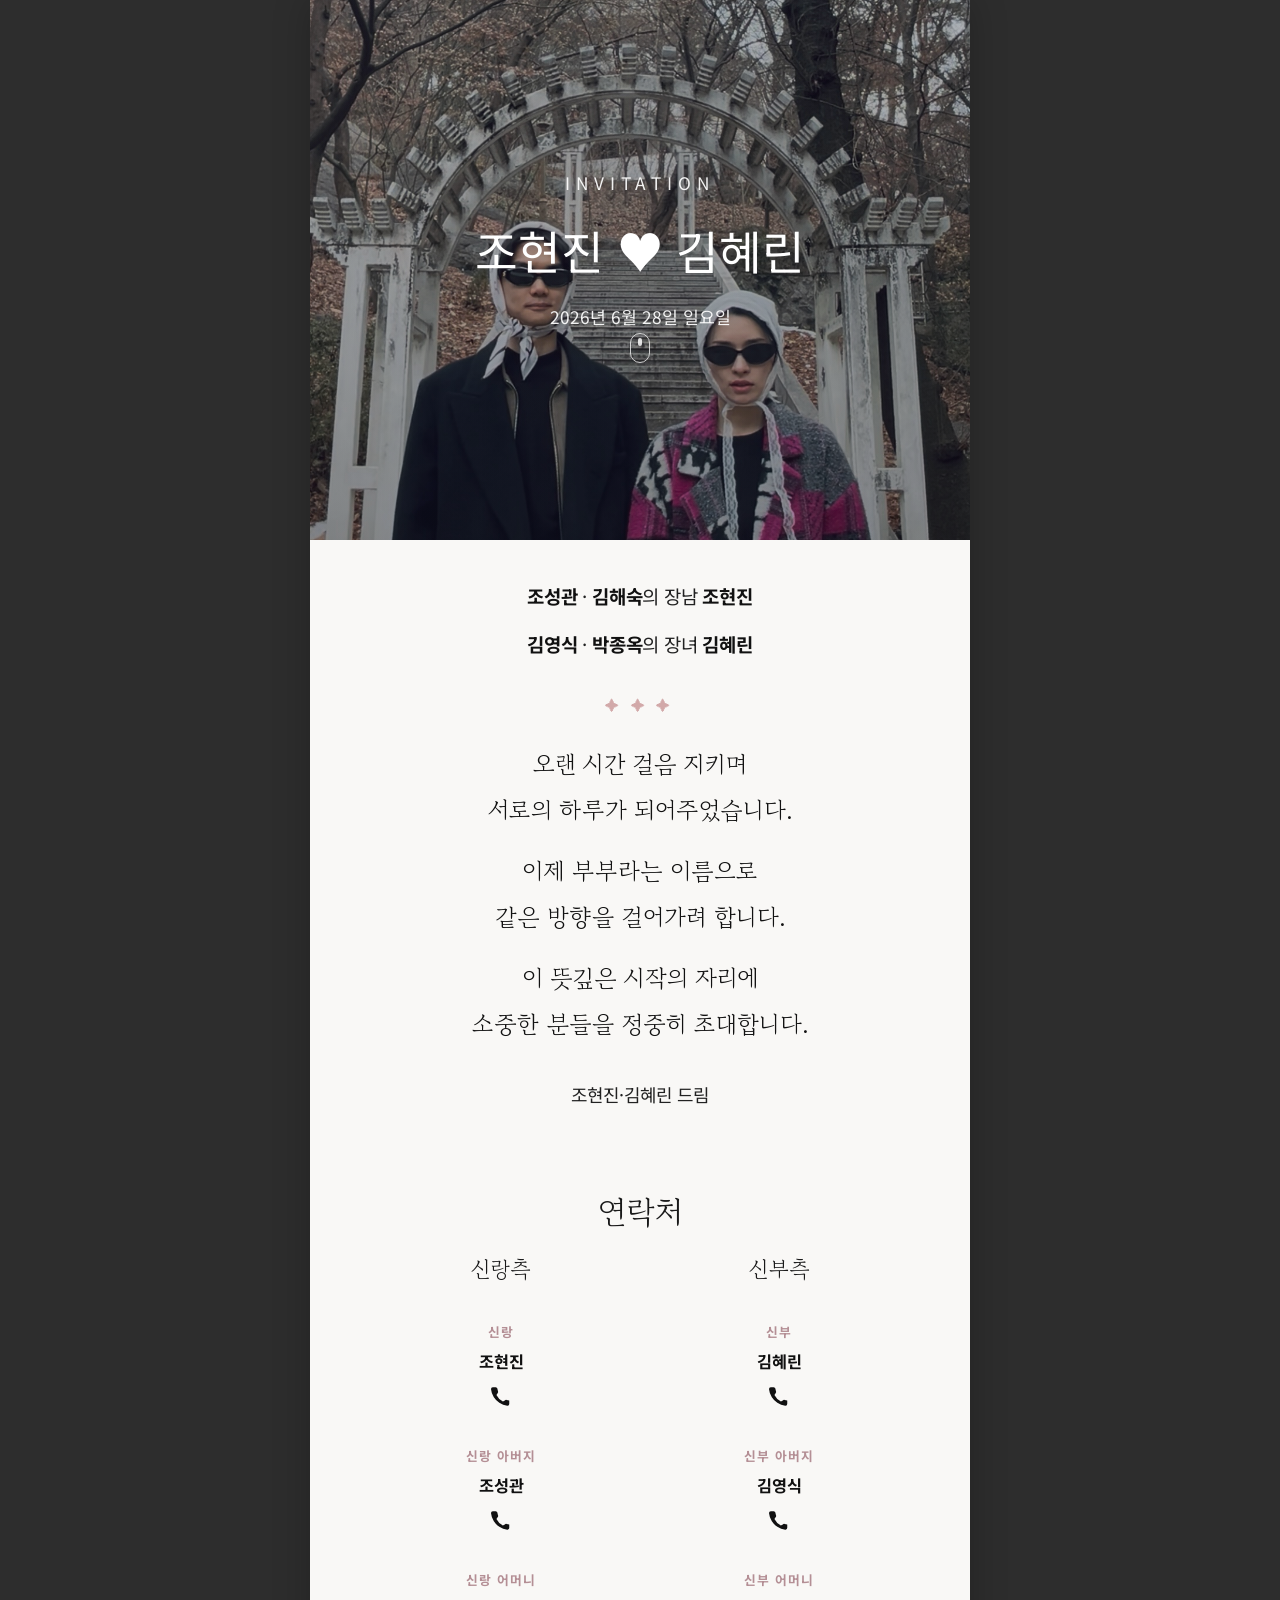
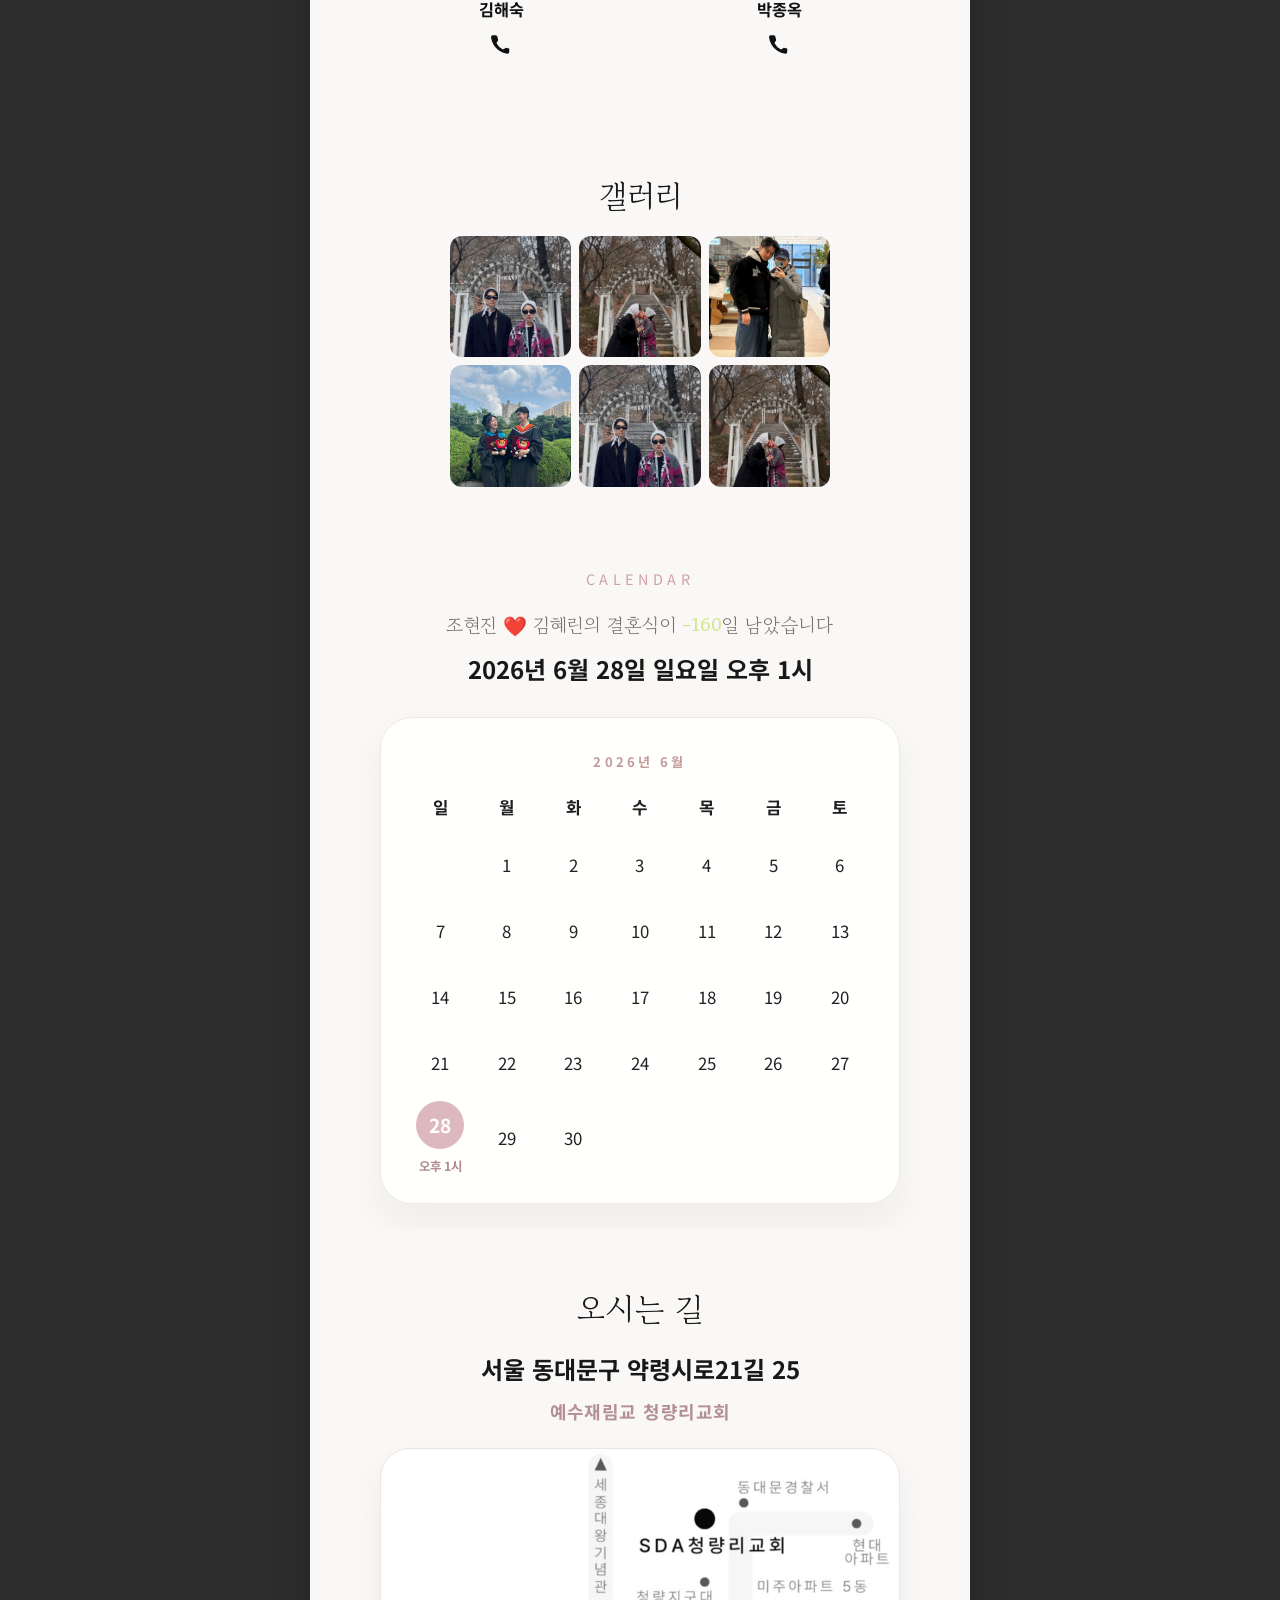
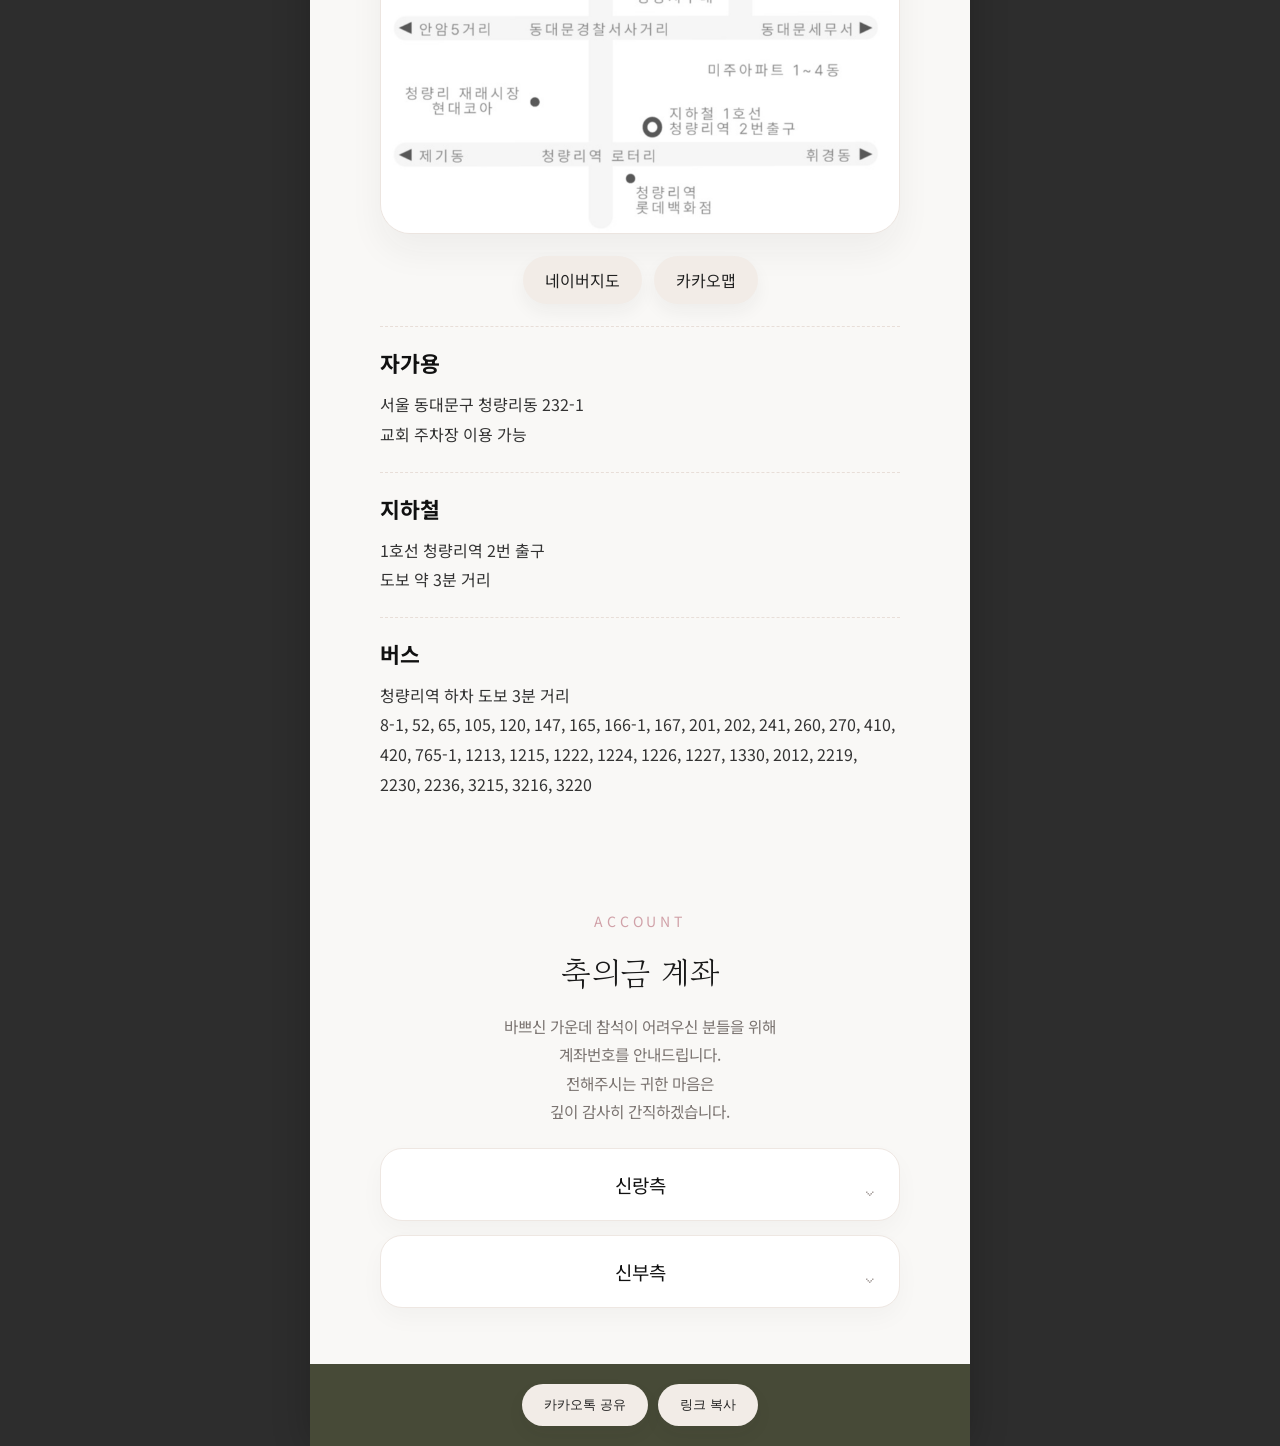
==== commit faede5ca: "Restore bold family introduction format" ====
--- a/index.html
+++ b/index.html
@@ -31,8 +31,8 @@
     <section id="invitation" class="section">
         <div class="invitation-card">
             <div class="parents">
-                <p><조성관>·<김해숙>의 장남 <조현진> <!-- (수정) 신랑 가족 이름 --> </p>
-                <p><김영식>·<박종옥>의 장녀 <김혜린> <!-- (수정) 신부 가족 이름 --> </p>
+                <p><strong>조성관</strong> · <strong>김해숙</strong>의 장남 <strong>조현진</strong></p>
+                <p><strong>김영식</strong> · <strong>박종옥</strong>의 장녀 <strong>김혜린</strong></p>
             </div>
             <div class="stars">✦ ✦ ✦</div>
             <div class="message">
